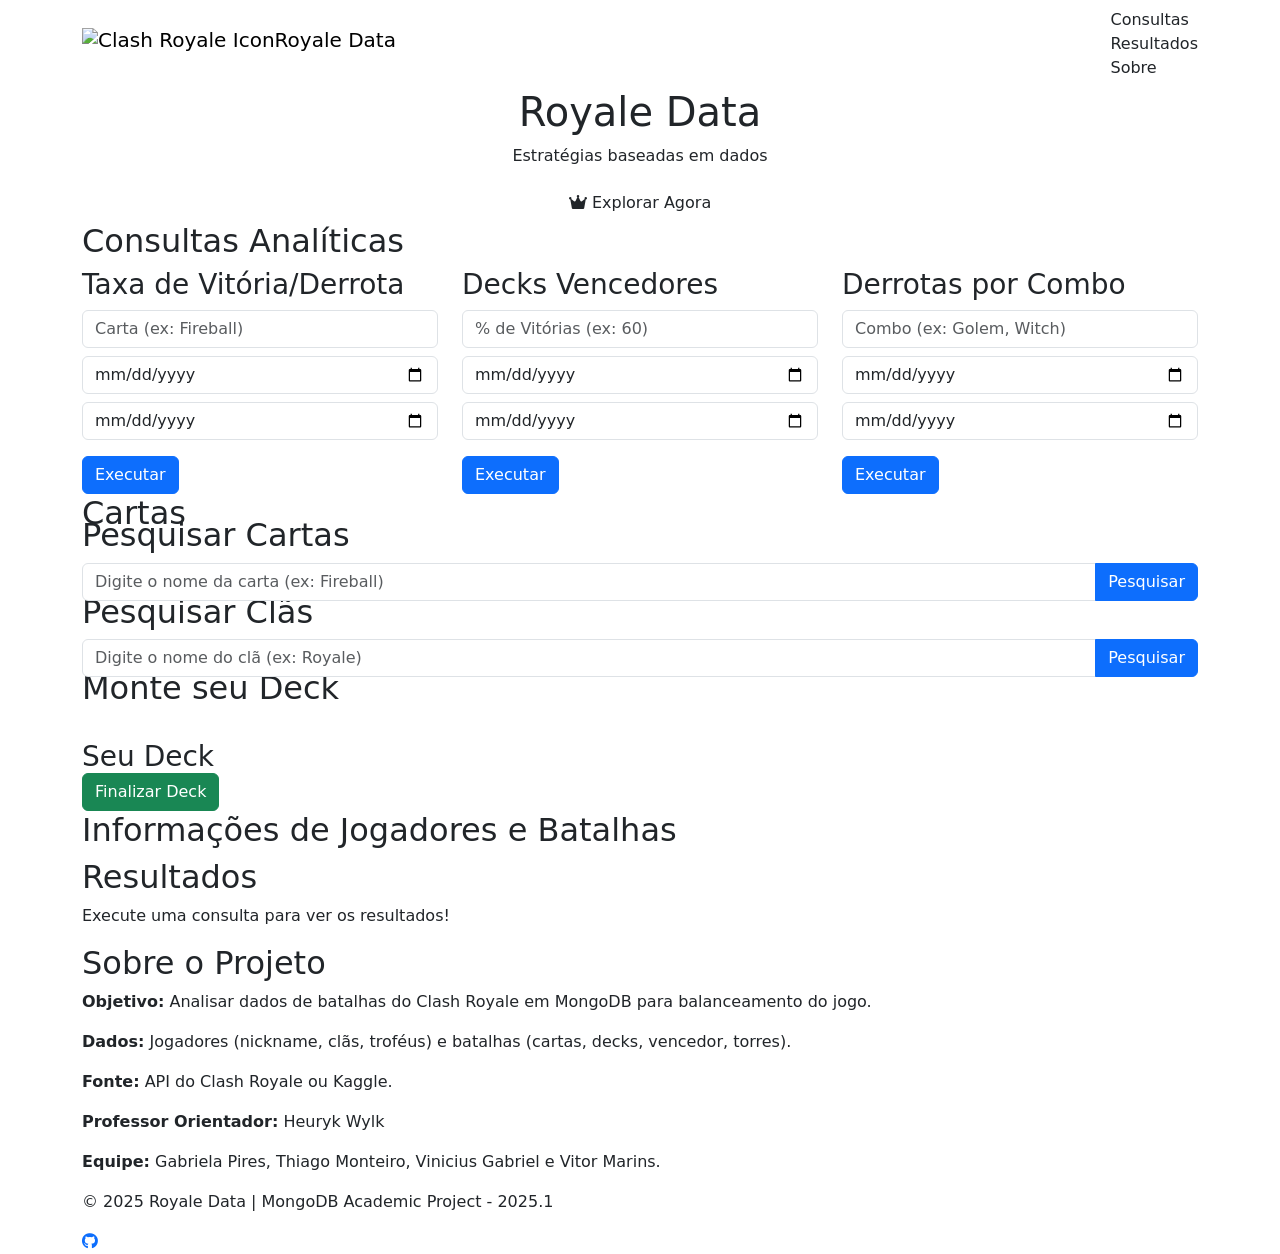
==== index.html @ f103f14d "Rename clan-dashboard.html to index.html" ====
<!DOCTYPE html>
<html lang="pt-br">
<head>
    <meta charset="UTF-8">
    <meta name="viewport" content="width=device-width, initial-scale=1.0">
    <title>Royale Data</title>
    <link href="https://cdn.jsdelivr.net/npm/bootstrap@5.3.0/dist/css/bootstrap.min.css" rel="stylesheet">
    <link href="https://fonts.googleapis.com/css2?family=Supercell-Magic:wght@400;700&display=swap" rel="stylesheet">
    <link href="https://cdnjs.cloudflare.com/ajax/libs/font-awesome/6.0.0/css/all.min.css" rel="stylesheet">
    <link rel="stylesheet" href="assets/css/clan-interface.css">
    <link rel="icon" href="assets/images/icon-aba.png" type="image/png">
</head>
<body>
    <!-- Navbar -->
    <nav class="navbar">
        <div class="container d-flex align-items-center">
            <h1 class="navbar-brand d-flex align-items-center">
                <img src="assets/images/icon-clash-royale.png" alt="Clash Royale Icon" class="header-icon">
                <span>Royale Data</span>
            </h1>
            <div class="nav-links">
                <a href="#query-section" class="nav-link">Consultas</a>
                <a href="#results" class="nav-link">Resultados</a>
                <a href="#about" class="nav-link">Sobre</a>
            </div>
        </div>
    </nav>

    <!-- Hero Section -->
    <section class="hero">
        <div class="container text-center">
            <h1 class="hero-title animate__animated animate__zoomIn">Royale Data</h1>
            <p class="hero-subtitle animate__animated animate__fadeInUp">Estratégias baseadas em dados</p>
            <button class="btn btn-hero animate__animated animate__pulse" onclick="scrollToSection('query-section')">
                <i class="fas fa-crown"></i> Explorar Agora
            </button>
        </div>
    </section>

    <!-- Query Section -->
    <section id="query-section" class="query-section">
        <div class="container">
            <h2 class="section-title">Consultas Analíticas</h2>
            <div class="row g-4">
                <!-- Consulta 1 -->
                <div class="col-lg-4 col-md-6">
                    <div class="query-card">
                        <h3>Taxa de Vitória/Derrota</h3>
                        <input type="text" id="cardX" class="form-control" placeholder="Carta (ex: Fireball)">
                        <input type="date" id="startDate1" class="form-control mt-2">
                        <input type="date" id="endDate1" class="form-control mt-2">
                        <button class="btn btn-primary mt-3" onclick="calculateWinLossPercentage(
                            document.getElementById('cardX').value,
                            document.getElementById('startDate1').value,
                            document.getElementById('endDate1').value
                        )">Executar</button>
                    </div>
                </div>

                <!-- Consulta 2 -->
                <div class="col-lg-4 col-md-6">
                    <div class="query-card">
                        <h3>Decks Vencedores</h3>
                        <input type="number" id="winPercentage" class="form-control" placeholder="% de Vitórias (ex: 60)">
                        <input type="date" id="startDate2" class="form-control mt-2">
                        <input type="date" id="endDate2" class="form-control mt-2">
                        <button class="btn btn-primary mt-3" onclick="listWinningDecks(
                            document.getElementById('winPercentage').value,
                            document.getElementById('startDate2').value,
                            document.getElementById('endDate2').value
                        )">Executar</button>
                    </div>
                </div>

                <!-- Consulta 3 -->
                <div class="col-lg-4 col-md-6">
                    <div class="query-card">
                        <h3>Derrotas por Combo</h3>
                        <input type="text" id="comboCards" class="form-control" placeholder="Combo (ex: Golem, Witch)">
                        <input type="date" id="startDate3" class="form-control mt-2">
                        <input type="date" id="endDate3" class="form-control mt-2">
                        <button class="btn btn-primary mt-3" onclick="calculateComboLosses(
                            document.getElementById('comboCards').value.split(','),
                            document.getElementById('startDate3').value,
                            document.getElementById('endDate3').value
                        )">Executar</button>
                    </div>
                </div>
            </div>
        </div>
    </section>

    <!-- Cards Section -->
    <section id="cards" class="cards-section">
        <div class="container">
            <h2 class="section-title">Cartas</h2>
            <div id="cards-container" class="row g-4">
                <!-- As cartas serão carregadas aqui dinamicamente -->
            </div>
        </div>
    </section>

    <!-- Pesquisa de Cartas -->
    <section id="search-cards" class="cards-section">
        <div class="container">
            <h2 class="section-title">Pesquisar Cartas</h2>
            <div class="input-group mb-3">
                <input type="text" id="searchCardInput" class="form-control" placeholder="Digite o nome da carta (ex: Fireball)">
                <button class="btn btn-primary" onclick="searchCard()">Pesquisar</button>
            </div>
            <div id="search-results" class="row g-4">
                <!-- Resultados da pesquisa serão exibidos aqui -->
            </div>
        </div>
    </section>

    <!-- Pesquisa de Clãs -->
    <section id="search-clans" class="cards-section">
        <div class="container">
            <h2 class="section-title">Pesquisar Clãs</h2>
            <div class="input-group mb-3">
                <input type="text" id="clanNameInput" class="form-control" placeholder="Digite o nome do clã (ex: Royale)">
                <button class="btn btn-primary" onclick="searchClan()">Pesquisar</button>
            </div>
            <div id="clan-results" class="row g-4">
                <!-- Resultados da pesquisa de clãs serão exibidos aqui -->
            </div>
        </div>
    </section>

    <!-- Montagem de Deck -->
    <section id="deck-builder" class="cards-section">
        <div class="container">
            <h2 class="section-title">Monte seu Deck</h2>
            <div id="available-cards" class="row g-4">
                <!-- Cartas disponíveis para seleção serão carregadas aqui -->
            </div>
            <h3 class="mt-5">Seu Deck</h3>
            <div id="deck-container" class="row g-4">
                <!-- Cartas selecionadas para o deck serão exibidas aqui -->
            </div>
            <button class="btn btn-success mt-3" onclick="finalizeDeck()">Finalizar Deck</button>
    </section>

    <!-- Informações de Jogadores e Batalhas -->
    <section id="player-battle-info" class="cards-section">
        <div class="container">
            <h2 class="section-title">Informações de Jogadores e Batalhas</h2>
            <div id="battle-info-container">
                <!-- Informações detalhadas de jogadores e batalhas serão exibidas aqui -->
            </div>
        </div>
    </section>

    <!-- Results Section -->
    <section id="results" class="results-section">
        <div class="container">
            <h2 class="section-title">Resultados</h2>
            <div id="results-container" class="results-container">
                <p class="no-results">Execute uma consulta para ver os resultados!</p>
            </div>
        </div>
    </section>

    <!-- About Section -->
    <section id="about" class="about-section">
        <div class="container">
            <h2 class="section-title">Sobre o Projeto</h2>
            <div class="about-content">
                <p><strong>Objetivo:</strong> Analisar dados de batalhas do Clash Royale em MongoDB para balanceamento do jogo.</p>
                <p><strong>Dados:</strong> Jogadores (nickname, clãs, troféus) e batalhas (cartas, decks, vencedor, torres).</p>
                <p><strong>Fonte:</strong> API do Clash Royale ou Kaggle.</p>
                <p><strong>Professor Orientador:</strong> Heuryk Wylk</p>
                <p><strong>Equipe:</strong> Gabriela Pires, Thiago Monteiro, Vinicius Gabriel e Vitor Marins.</p>
            </div>
        </div>
    </section>
    <!-- Footer -->
    <footer class="footer">
        <div class="container">
            <p>© 2025 Royale Data | MongoDB Academic Project - 2025.1</p>
            <div class="footer-links">                
                <a href="https://github.com/viniciusgss/Banco-clash-royale" class="footer-link"><i class="fab fa-github"></i></a>
            </div>
        </div>
    </footer>

    <script src="https://cdn.jsdelivr.net/npm/bootstrap@5.3.0/dist/js/bootstrap.bundle.min.js"></script>
    <script src="https://cdnjs.cloudflare.com/ajax/libs/animejs/3.2.1/anime.min.js"></script>
    <script src="assets/js/script.js"></script>
</body>
</html>
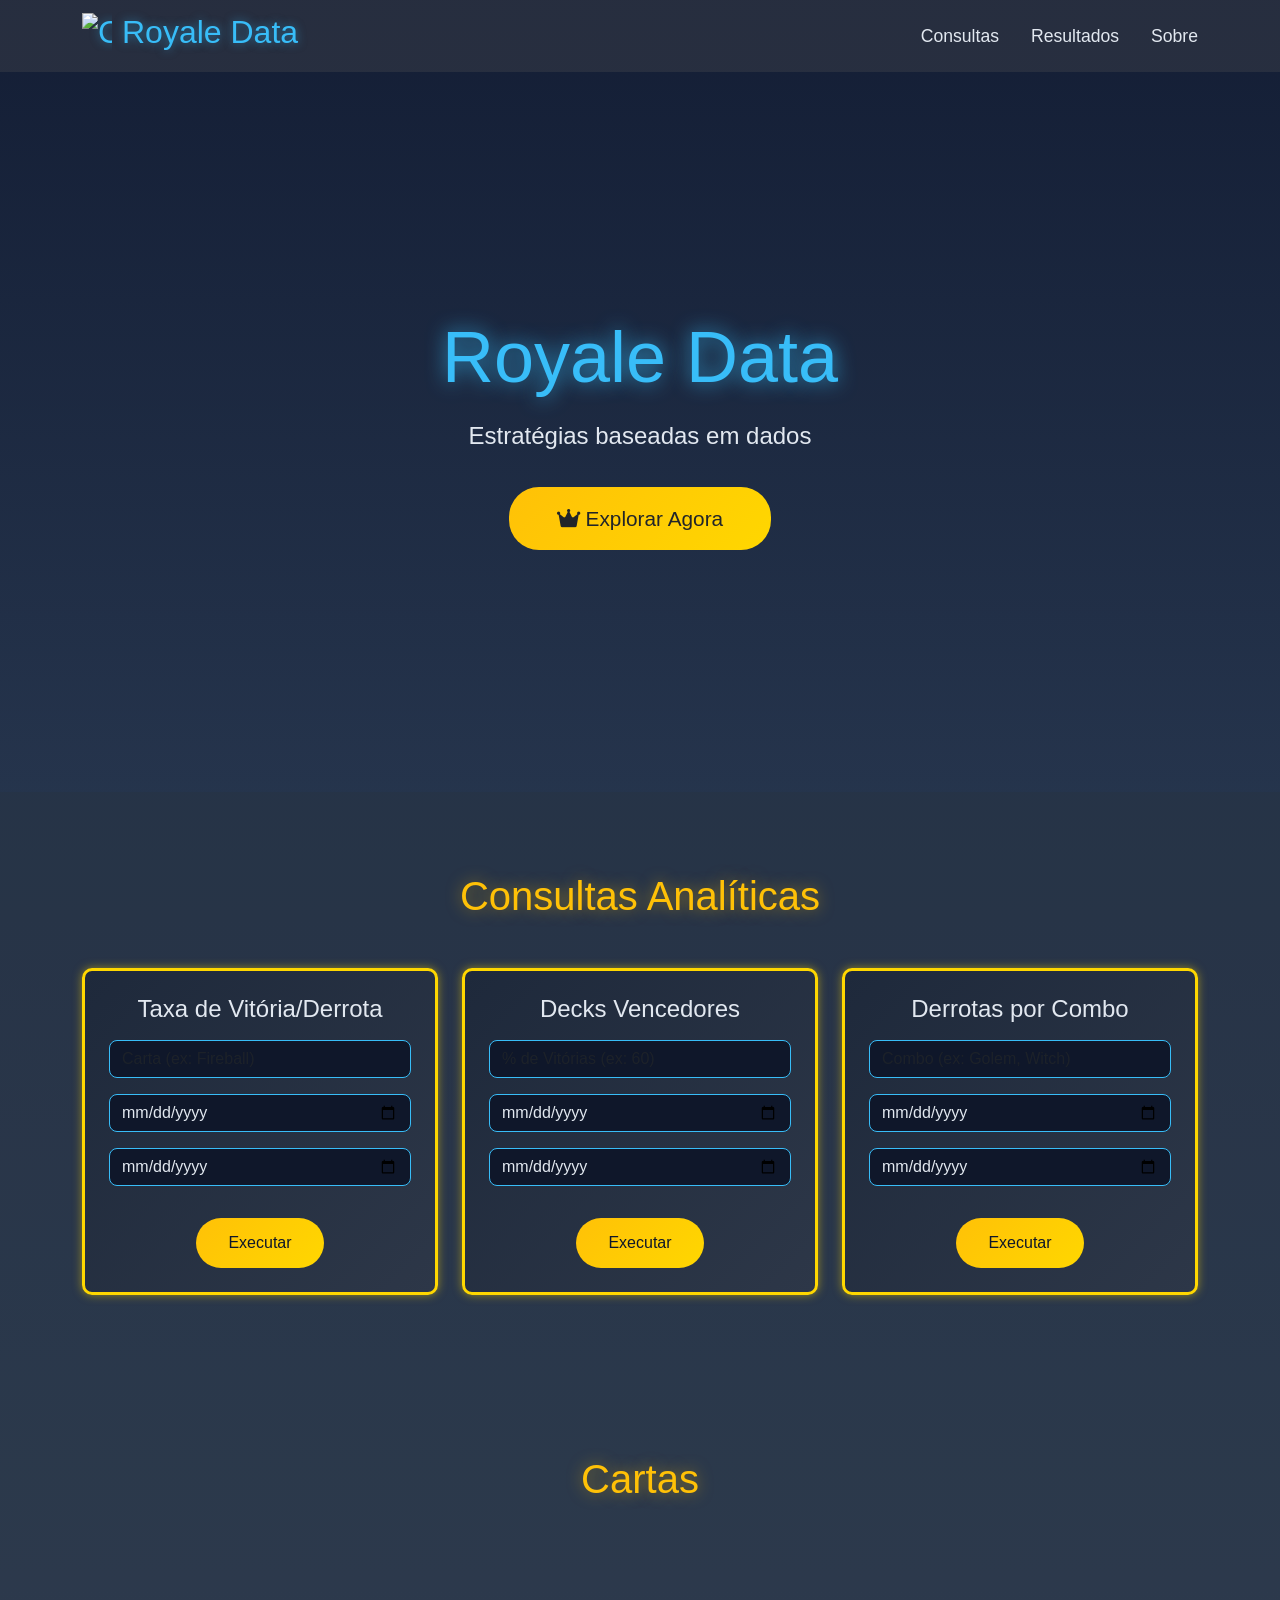
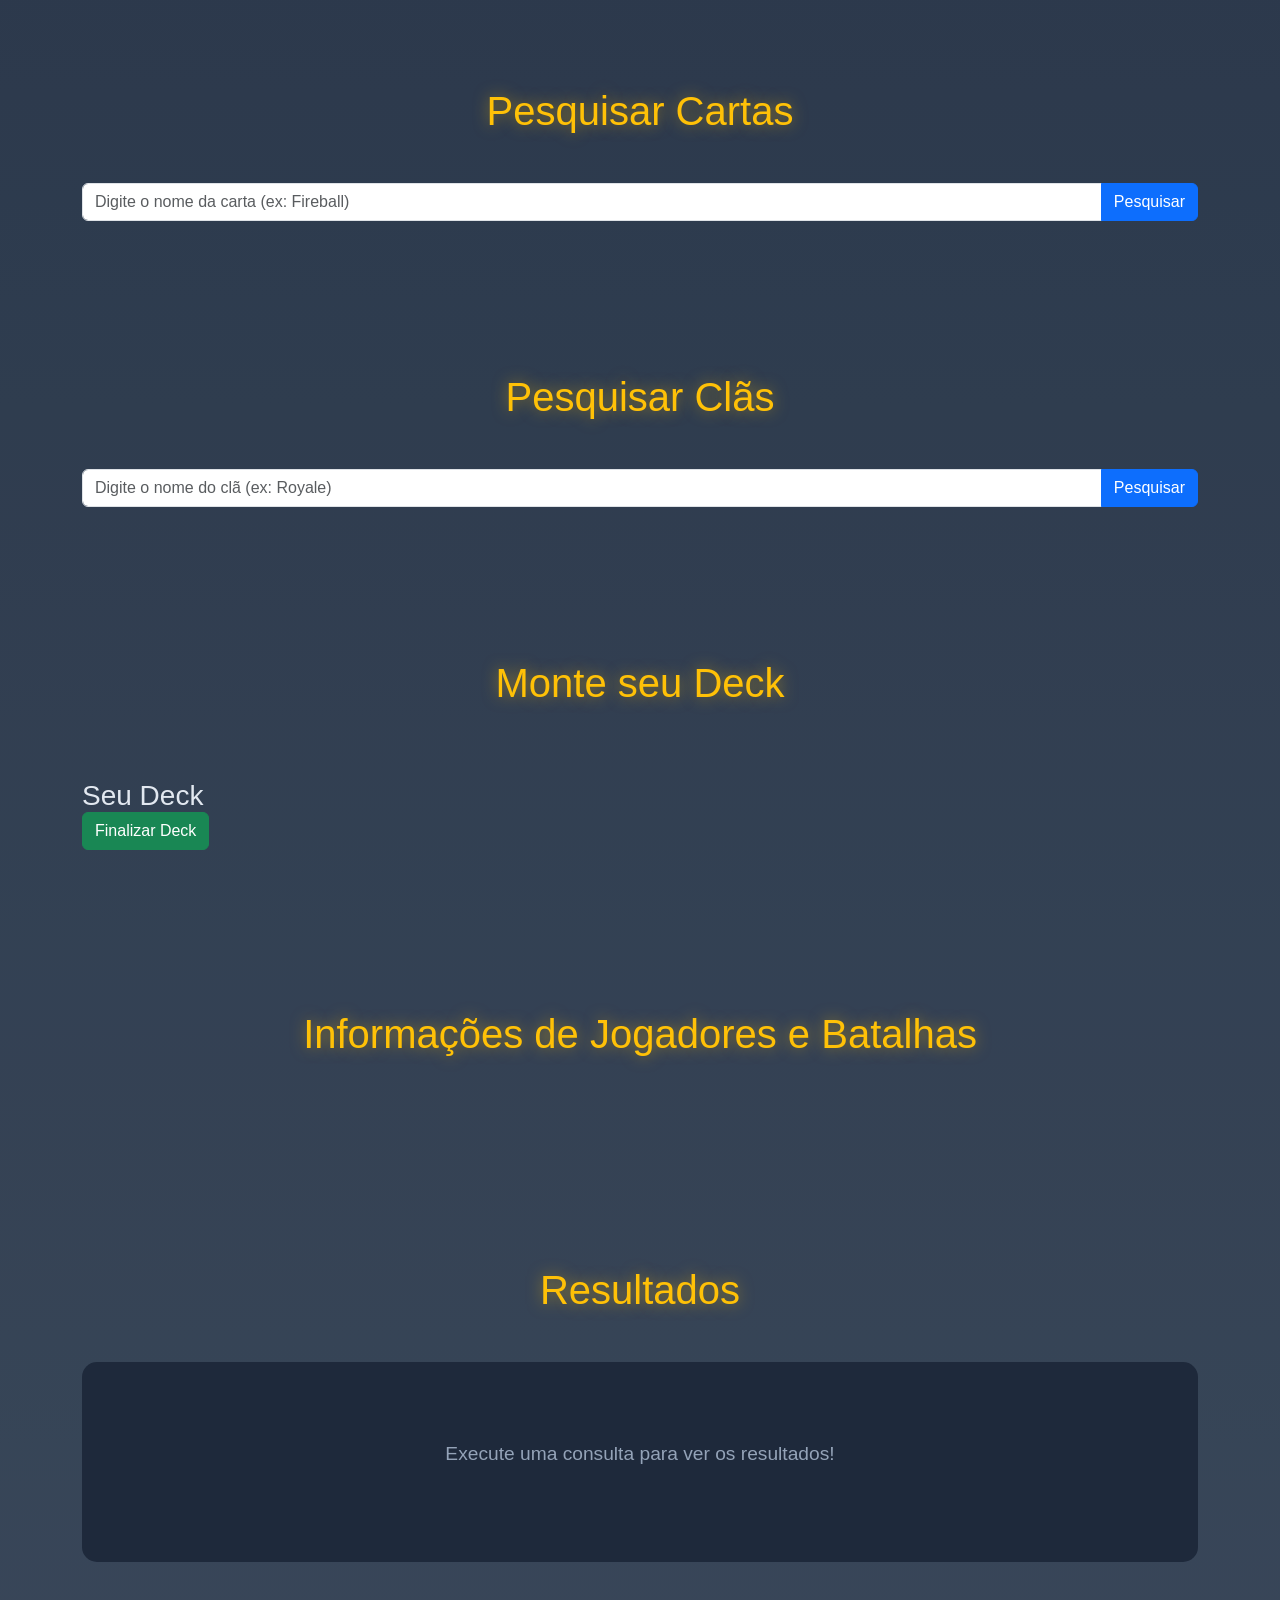
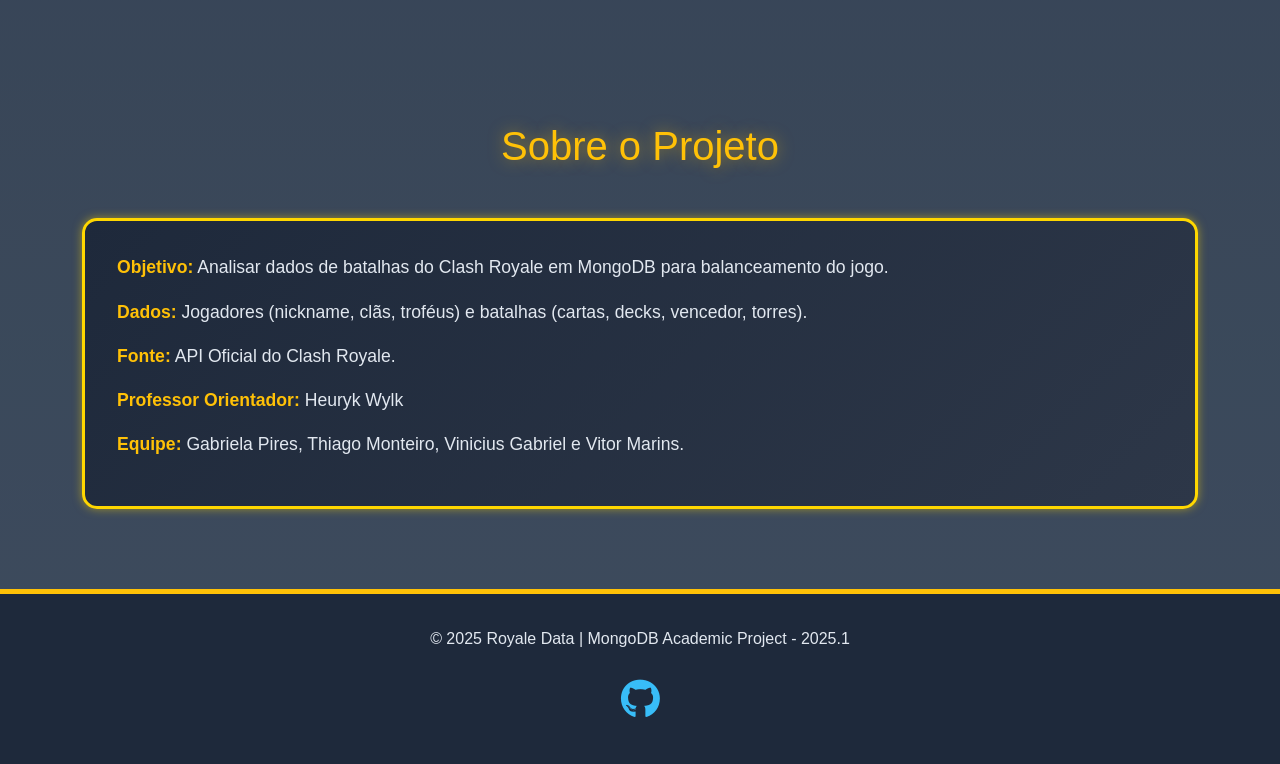
==== commit 4c7e5874: "Merge branch 'API_FRONTEND' of https://github.com/viniciusgss/Banco-clash-royale into API_FRONTEND e" ====
--- a/index.html
+++ b/index.html
@@ -169,7 +169,7 @@
             <div class="about-content">
                 <p><strong>Objetivo:</strong> Analisar dados de batalhas do Clash Royale em MongoDB para balanceamento do jogo.</p>
                 <p><strong>Dados:</strong> Jogadores (nickname, clãs, troféus) e batalhas (cartas, decks, vencedor, torres).</p>
-                <p><strong>Fonte:</strong> API do Clash Royale ou Kaggle.</p>
+                <p><strong>Fonte:</strong> API Oficial do Clash Royale.</p>
                 <p><strong>Professor Orientador:</strong> Heuryk Wylk</p>
                 <p><strong>Equipe:</strong> Gabriela Pires, Thiago Monteiro, Vinicius Gabriel e Vitor Marins.</p>
             </div>
@@ -180,7 +180,7 @@
         <div class="container">
             <p>© 2025 Royale Data | MongoDB Academic Project - 2025.1</p>
             <div class="footer-links">                
-                <a href="https://github.com/viniciusgss/Banco-clash-royale" class="footer-link"><i class="fab fa-github"></i></a>
+                <a href="https://github.com/viniciusgss/Banco-clash-royale" class="footer-link" target="_blank" rel="noopener noreferrer"><i class="fab fa-github"></i></a>
             </div>
         </div>
     </footer>
--- a/assets/css/clan-interface.css
+++ b/assets/css/clan-interface.css
@@ -0,0 +1,407 @@
+/* Reset e Configurações Gerais */
+* {
+    margin: 0;
+    padding: 0;
+    box-sizing: border-box;
+}
+
+/* Background para o site inteiro */
+body {
+    background: linear-gradient(to bottom, rgba(15, 23, 42, 0.9), rgba(30, 41, 59, 0.8)), 
+                url('../images/image.webp') no-repeat center center fixed;
+    background-size: cover;
+    color: #e2e8f0; /* Garante contraste do texto com o fundo */
+    font-family: 'Roboto', sans-serif;
+    line-height: 1.6;
+    overflow-x: hidden;
+}
+
+/* Navbar */
+
+.navbar-brand {
+    font-family: 'Supercell-Magic', sans-serif;
+    font-size: 2rem;
+    color: #38bdf8; /* Cor fixa para o texto */
+    text-shadow: 0 0 10px rgba(56, 189, 248, 0.5);
+    transition: none; /* Remove qualquer transição de cor */
+}
+.navbar-brand:hover {
+    color: #38bdf8; /* Mantém a mesma cor ao passar o mouse */
+    text-shadow: 0 0 10px rgba(56, 189, 248, 0.5); /* Mantém o mesmo efeito */
+}
+.nav-links {
+    display: flex;
+    gap: 2rem;
+}
+.nav-link {
+    color: #e2e8f0;
+    font-size: 1.1rem;
+    text-decoration: none;
+    position: relative; /* Necessário para o pseudoelemento */
+    transition: all 0.3s ease;
+}
+.nav-link::after {
+    content: '';
+    position: absolute;
+    left: 0;
+    bottom: -5px; /* Ajuste a posição da linha */
+    width: 0;
+    height: 2px; /* Espessura da linha */
+    background: #ffc107; /* Cor da linha */
+    transition: width 0.3s ease;
+}
+.nav-link:hover::after {
+    width: 100%; /* A linha se expande ao passar o mouse */
+}
+.nav-link.active {
+    color: #ffc107;
+    font-weight: bold;
+}
+
+/* Estilo para o ícone no header */
+.header-icon {
+    width: 30px; /* Define a largura da imagem */
+    height: auto; /* Mantém a proporção da imagem */
+    margin-right: 10px; /* Espaço entre a imagem e o texto */
+    vertical-align: middle; /* Alinha a imagem ao texto */
+}
+
+/* Hero Section */
+.hero {
+    height: 80vh;
+    background: linear-gradient(to bottom, rgba(19, 30, 54, 0.9), rgba(35, 52, 78, 0.8)),
+                url('../images/image.webp') no-repeat center center fixed;
+    background-size: cover;
+    display: flex;
+    align-items: center;
+    justify-content: center;
+    text-align: center;
+}
+.hero-title {
+    font-family: 'Supercell-Magic', sans-serif;
+    font-size: 4.5rem;
+    color: #38bdf8;
+    text-shadow: 0 0 20px rgba(56, 189, 248, 0.8);
+    margin-bottom: 1rem;
+    animation: explode 1s ease-in-out;
+}
+.hero-subtitle {
+    font-size: 1.5rem;
+    color: #e2e8f0;
+    margin-bottom: 2rem;
+}
+.btn-hero {
+    background: linear-gradient(135deg, #ffc107, #ffd700);
+    position: relative;
+    overflow: hidden;
+    border: none;
+    padding: 1rem 3rem;
+    border-radius: 30px;
+    font-size: 1.3rem;
+    font-weight: 500;
+    transition: all 0.3s ease;
+}
+.btn-hero:hover {
+    background: linear-gradient(135deg, #c827dd, #960b8a);
+    color: #0f172a;
+    transform: scale(1.05);
+    box-shadow: 0 0 20px rgba(255, 193, 7, 0.8);
+}
+.btn-hero::after {
+    content: '';
+    position: absolute;
+    top: 50%;
+    left: 50%;
+    width: 0;
+    height: 0;
+    background: rgba(255, 255, 255, 0.5);
+    border-radius: 50%;
+    transform: translate(-50%, -50%);
+    transition: width 0.5s ease, height 0.5s ease;
+}
+.btn-hero:hover::after {
+    width: 300px;
+    height: 300px;
+}
+
+/* Background compartilhado para várias seções */
+.shared-background {
+    background: linear-gradient(to bottom, rgba(15, 23, 42, 0.9), rgba(30, 41, 59, 0.8)), 
+                url('../images/image.webp') no-repeat center center;
+    background-size: cover;
+    padding: 5rem 0;
+    color: #e2e8f0;
+}
+
+/* Query Section */
+.query-section {
+    padding: 5rem 0;
+    background: #072c4931; /* Cor de fundo */
+    color: #e2e8f0;
+}
+.section-title {
+    font-family: 'Supercell-Magic', sans-serif;
+    font-size: 2.5rem;
+    color: #ffc107;
+    text-shadow: 0 0 15px rgba(255, 193, 7, 0.5);
+    text-align: center;
+    margin-bottom: 3rem;
+}
+.query-card {
+    background: linear-gradient(135deg, #1e293b, #2d3748),
+                url('../images/card-texture.png') center center;
+    border: 3px solid #ffd700;
+    border-radius: 10px;
+    box-shadow: 0 0 10px rgba(255, 215, 0, 0.5);
+    animation: float 3s infinite ease-in-out;
+    padding: 1.5rem;
+    text-align: center;
+    transition: all 0.3s ease;
+}
+.query-card:hover {
+    border-color: #f01cde;
+    box-shadow: 0 0 15px rgba(235, 53, 195, 0.5);
+}
+.query-card h3 {
+    font-size: 1.5rem;
+    color: #e2e8f0;
+    margin-bottom: 1rem;
+}
+.query-card .form-control {
+    background: #0f172a;
+    border: 1px solid #38bdf8;
+    color: #e2e8f0;
+    border-radius: 8px;
+    margin-bottom: 1rem;
+}
+.query-card .btn {
+    background: linear-gradient(135deg, #ffc107, #ffd700);
+    position: relative;
+    overflow: hidden;
+    color: #0f172a;
+    border: none;
+    padding: 0.8rem 2rem;
+    border-radius: 25px;
+    font-size: 1rem;
+    transition: all 0.3s ease;
+}
+.query-card .btn:hover {
+    background: linear-gradient(135deg, #a01777, #7328ff);
+    box-shadow: 0 0 10px rgba(255, 193, 7, 0.7);
+}
+.query-card .btn::after {
+    content: '';
+    position: absolute;
+    top: 50%;
+    left: 50%;
+    width: 0;
+    height: 0;
+    background: rgba(255, 255, 255, 0.5);
+    border-radius: 50%;
+    transform: translate(-50%, -50%);
+    transition: width 0.5s ease, height 0.5s ease;
+}
+.query-card .btn:hover::after {
+    width: 300px;
+    height: 300px;
+}
+
+/* Results Section */
+.results-section {
+    padding: 5rem 0;
+    background: #072c4931; /* Cor de fundo */
+    color: #e2e8f0;
+}
+.results-container {
+    background: #1e293b;
+    border-radius: 15px;
+    padding: 2rem;
+    min-height: 200px;
+    display: flex;
+    align-items: center;
+    justify-content: center;
+    text-align: center;
+}
+.no-results {
+    color: #94a3b8;
+    font-size: 1.2rem;
+}
+
+/* About Section */
+.about-section {
+    padding: 5rem 0;
+    background: #072c4931; /* Cor de fundo */
+    color: #e2e8f0;
+}
+.about-content {
+    background: linear-gradient(135deg, #1e293b, #2d3748),
+                url('../images/card-texture.png') center center;
+    border: 3px solid #ffd700; /* Borda dourada igual à query-card */
+    border-radius: 15px; /* Aumentar o border-radius para consistência */
+    padding: 2rem;
+    color: #e2e8f0;
+    font-size: 1.1rem;
+    box-shadow: 0 0 10px rgba(255, 215, 0, 0.5); /* Sombra dourada */
+    animation: float 3s infinite ease-in-out; /* Animação flutuante */
+    transition: all 0.3s ease; /* Transição suave para hover */
+}
+
+.about-content p {
+    margin-bottom: 1rem;
+}
+.about-content strong {
+    color: #ffc107;
+}
+
+/* Cards Section */
+.cards-section {
+    padding: 5rem 0;
+    background: #072c4931; /* Cor de fundo */
+    color: #e2e8f0;
+}
+.cards-section .section-title {
+    font-family: 'Supercell-Magic', sans-serif;
+    font-size: 2.5rem;
+    color: #ffc107;
+    text-shadow: 0 0 15px rgba(255, 193, 7, 0.5);
+    text-align: center;
+    margin-bottom: 3rem;
+}
+.card-item {
+    background: linear-gradient(135deg, #1e293b, #2d3748),
+                url('../images/card-texture.png') center center;
+    border: 3px solid #ffd700;
+    border-radius: 10px;
+    box-shadow: 0 0 10px rgba(255, 215, 0, 0.5);
+    animation: float 3s infinite ease-in-out;
+    padding: 1rem;
+    text-align: center;
+    transition: all 0.3s ease;
+}
+.card-item:hover {
+    border-color: #ffc107;
+    box-shadow: 0 0 15px rgba(255, 193, 7, 0.5);
+}
+.card-item img {
+    width: 100px;
+    height: auto;
+    margin-bottom: 1rem;
+}
+.card-item h5 {
+    font-size: 1.2rem;
+    color: #e2e8f0;
+    margin-bottom: 0.5rem;
+}
+.card-item p {
+    font-size: 0.9rem;
+    color: #94a3b8;
+}
+.card-item .btn {
+    background: #ffc107;
+    color: #0f172a;
+    border: none;
+    padding: 0.5rem 1rem;
+    border-radius: 5px;
+    transition: all 0.3s ease;
+}
+.card-item .btn:hover {
+    background: #e0a800;
+    color: #0f172a;
+}
+
+/* Pesquisa de Cartas */
+#search-results .card-item {
+    background: #0f172a;
+    border: 2px solid #38bdf8;
+    border-radius: 15px;
+    padding: 1rem;
+    text-align: center;
+    transition: all 0.3s ease;
+}
+#search-results .card-item:hover {
+    border-color: #ffc107;
+    box-shadow: 0 0 15px rgba(255, 193, 7, 0.5);
+}
+
+/* Montagem de Deck */
+#deck-container .card-item {
+    background: #0f172a;
+    border: 2px solid #38bdf8;
+    border-radius: 15px;
+    padding: 1rem;
+    text-align: center;
+    transition: all 0.3s ease;
+}
+#deck-container .card-item:hover {
+    border-color: #ffc107;
+    box-shadow: 0 0 15px rgba(255, 193, 7, 0.5);
+}
+
+/* Footer */
+.footer {
+    background: #1e293b;
+    padding: 2rem 0;
+    text-align: center;
+    border-top: 5px solid #ffc107;
+}
+
+.footer-links {
+    margin-top: 1rem;
+    display: flex;
+    justify-content: center;
+    gap: 1.5rem;
+}
+
+.footer-link {
+    color: #38bdf8;
+    font-size: 2.5rem;
+    transition: color 0.3s ease;
+}
+
+.footer-link:hover {
+    color: #ffc107;
+    transform: scale(1.1);
+}
+
+.footer p {
+    color: #e2e8f0;
+    font-size: 1rem;
+}
+
+/* Animações */
+.animate__pulse {
+    animation: pulse 2s infinite ease-in-out;
+}
+@keyframes pulse {
+    0% { transform: scale(1); }
+    50% { transform: scale(1.03); }
+    100% { transform: scale(1); }
+}
+
+@keyframes float {
+    0% { transform: translateY(0); }
+    50% { transform: translateY(-10px); }
+    100% { transform: translateY(0); }
+}
+
+@keyframes explode {
+    0% { transform: scale(0); opacity: 0; }
+    50% { transform: scale(1.2); opacity: 1; }
+    100% { transform: scale(1); opacity: 1; }
+}
+
+/* Responsividade */
+@media (max-width: 768px) {
+    .navbar-brand { font-size: 1.5rem; }
+    .nav-links { gap: 1rem; font-size: 0.9rem; }
+    .hero-title { font-size: 3rem; }
+    .hero-subtitle { font-size: 1.2rem; }
+    .btn-hero { padding: 0.8rem 2rem; font-size: 1.1rem; }
+    .section-title { font-size: 2rem; }
+    .query-card { margin-bottom: 1.5rem; }
+}
+
+/* Font Family Update */
+.section-title, .hero-title, .navbar-brand {
+    font-family: 'Supercell-Magic', sans-serif;
+}
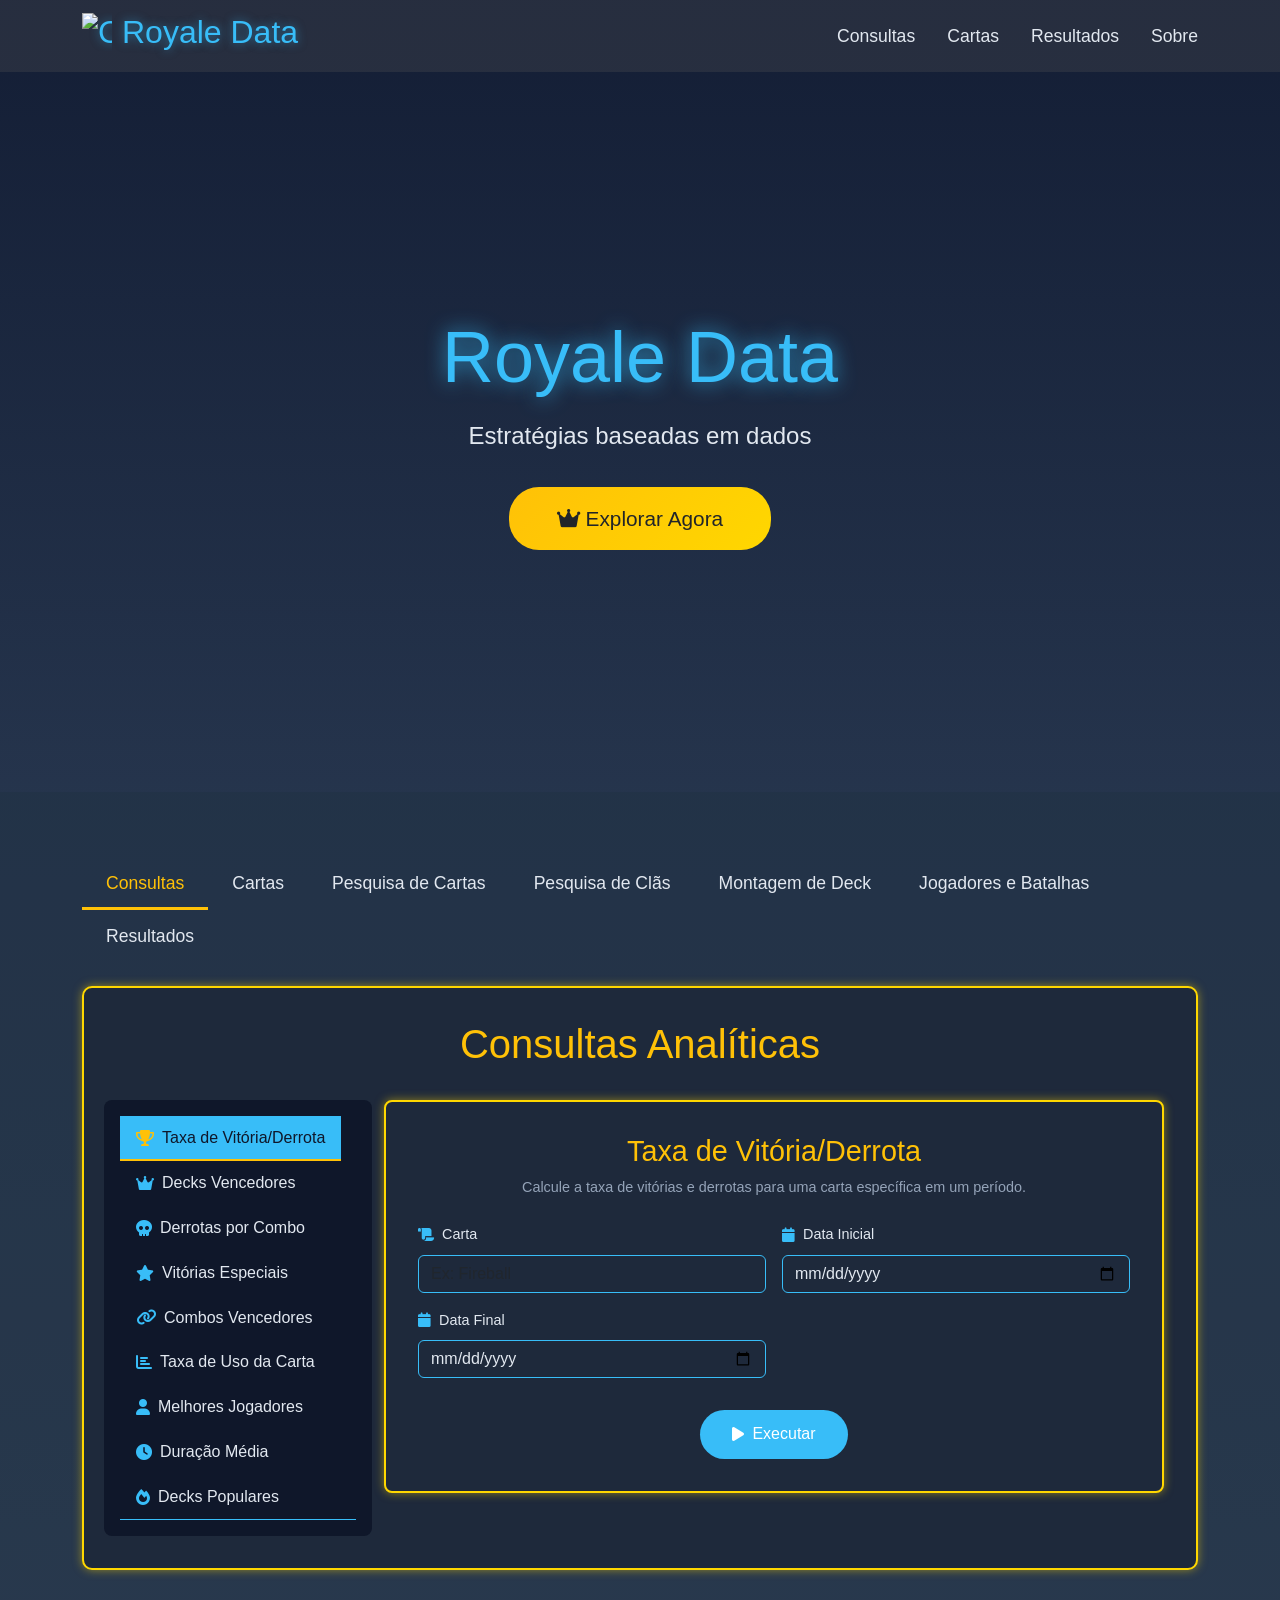
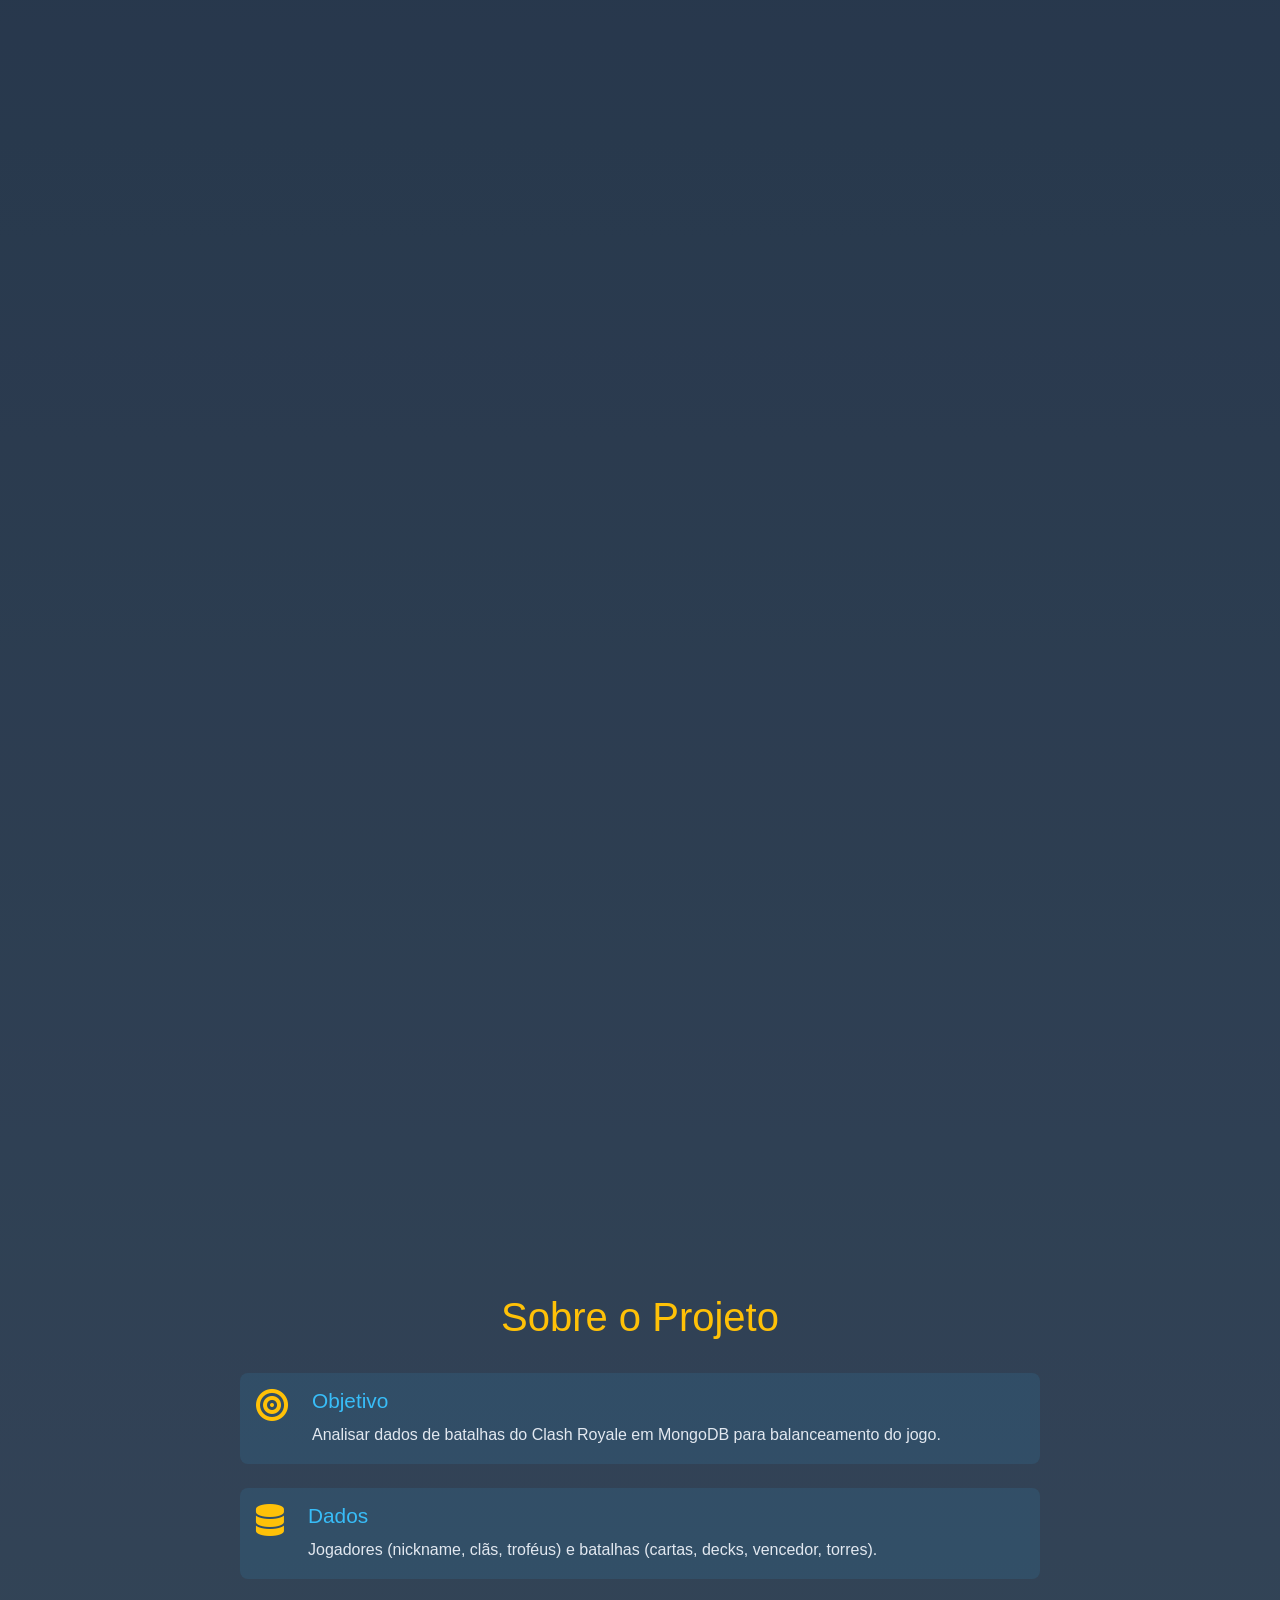
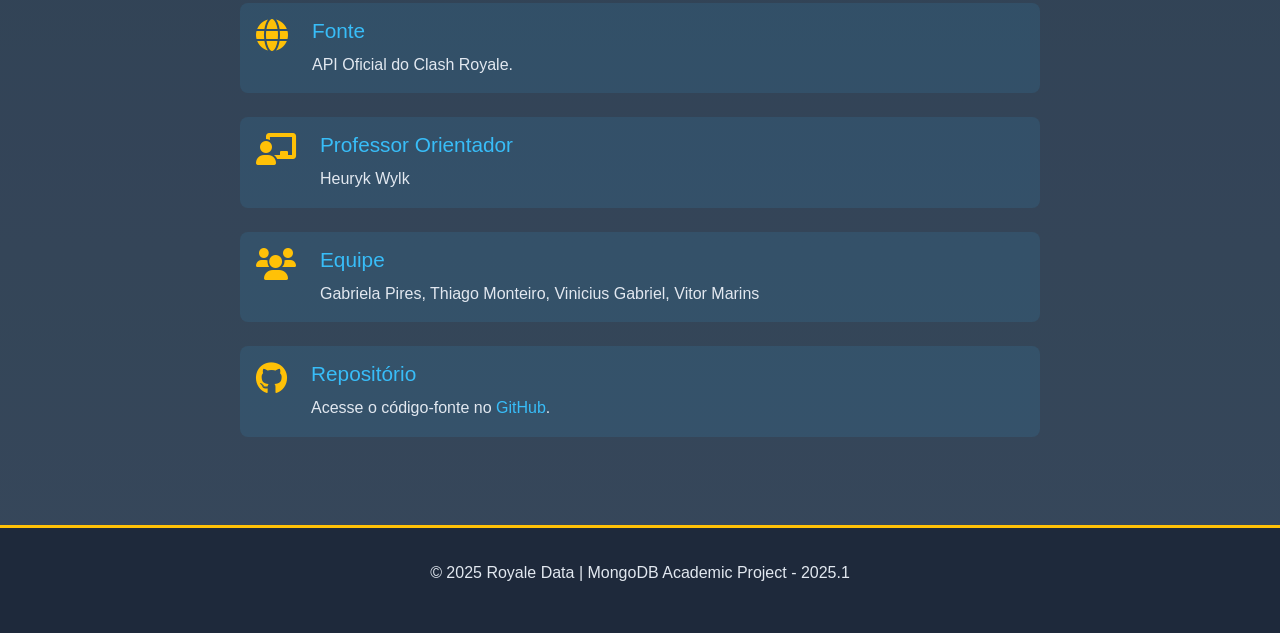
==== commit 5b5014ad: "Mudança na interface do Frontend" ====
--- a/index.html
+++ b/index.html
@@ -19,8 +19,9 @@
                 <span>Royale Data</span>
             </h1>
             <div class="nav-links">
-                <a href="#query-section" class="nav-link">Consultas</a>
-                <a href="#results" class="nav-link">Resultados</a>
+                <a href="#main-tabs" class="nav-link" onclick="activateTab('queries-tab')">Consultas</a>
+                <a href="#main-tabs" class="nav-link" onclick="activateTab('cards-tab')">Cartas</a>
+                <a href="#main-tabs" class="nav-link" onclick="activateTab('results-tab')">Resultados</a>
                 <a href="#about" class="nav-link">Sobre</a>
             </div>
         </div>
@@ -31,162 +32,433 @@
         <div class="container text-center">
             <h1 class="hero-title animate__animated animate__zoomIn">Royale Data</h1>
             <p class="hero-subtitle animate__animated animate__fadeInUp">Estratégias baseadas em dados</p>
-            <button class="btn btn-hero animate__animated animate__pulse" onclick="scrollToSection('query-section')">
+            <button class="btn btn-hero animate__animated animate__pulse" onclick="scrollToSection('main-tabs')">
                 <i class="fas fa-crown"></i> Explorar Agora
             </button>
         </div>
     </section>
 
-    <!-- Query Section -->
-    <section id="query-section" class="query-section">
-        <div class="container">
-            <h2 class="section-title">Consultas Analíticas</h2>
-            <div class="row g-4">
-                <!-- Consulta 1 -->
-                <div class="col-lg-4 col-md-6">
-                    <div class="query-card">
-                        <h3>Taxa de Vitória/Derrota</h3>
-                        <input type="text" id="cardX" class="form-control" placeholder="Carta (ex: Fireball)">
-                        <input type="date" id="startDate1" class="form-control mt-2">
-                        <input type="date" id="endDate1" class="form-control mt-2">
-                        <button class="btn btn-primary mt-3" onclick="calculateWinLossPercentage(
-                            document.getElementById('cardX').value,
-                            document.getElementById('startDate1').value,
-                            document.getElementById('endDate1').value
-                        )">Executar</button>
-                    </div>
-                </div>
-
-                <!-- Consulta 2 -->
-                <div class="col-lg-4 col-md-6">
-                    <div class="query-card">
-                        <h3>Decks Vencedores</h3>
-                        <input type="number" id="winPercentage" class="form-control" placeholder="% de Vitórias (ex: 60)">
-                        <input type="date" id="startDate2" class="form-control mt-2">
-                        <input type="date" id="endDate2" class="form-control mt-2">
-                        <button class="btn btn-primary mt-3" onclick="listWinningDecks(
-                            document.getElementById('winPercentage').value,
-                            document.getElementById('startDate2').value,
-                            document.getElementById('endDate2').value
-                        )">Executar</button>
-                    </div>
-                </div>
-
-                <!-- Consulta 3 -->
-                <div class="col-lg-4 col-md-6">
-                    <div class="query-card">
-                        <h3>Derrotas por Combo</h3>
-                        <input type="text" id="comboCards" class="form-control" placeholder="Combo (ex: Golem, Witch)">
-                        <input type="date" id="startDate3" class="form-control mt-2">
-                        <input type="date" id="endDate3" class="form-control mt-2">
-                        <button class="btn btn-primary mt-3" onclick="calculateComboLosses(
-                            document.getElementById('comboCards').value.split(','),
-                            document.getElementById('startDate3').value,
-                            document.getElementById('endDate3').value
-                        )">Executar</button>
-                    </div>
-                </div>
-            </div>
-        </div>
-    </section>
-
-    <!-- Cards Section -->
-    <section id="cards" class="cards-section">
-        <div class="container">
-            <h2 class="section-title">Cartas</h2>
-            <div id="cards-container" class="row g-4">
-                <!-- As cartas serão carregadas aqui dinamicamente -->
-            </div>
-        </div>
-    </section>
-
-    <!-- Pesquisa de Cartas -->
-    <section id="search-cards" class="cards-section">
-        <div class="container">
-            <h2 class="section-title">Pesquisar Cartas</h2>
-            <div class="input-group mb-3">
-                <input type="text" id="searchCardInput" class="form-control" placeholder="Digite o nome da carta (ex: Fireball)">
-                <button class="btn btn-primary" onclick="searchCard()">Pesquisar</button>
-            </div>
-            <div id="search-results" class="row g-4">
-                <!-- Resultados da pesquisa serão exibidos aqui -->
-            </div>
-        </div>
-    </section>
-
-    <!-- Pesquisa de Clãs -->
-    <section id="search-clans" class="cards-section">
-        <div class="container">
-            <h2 class="section-title">Pesquisar Clãs</h2>
-            <div class="input-group mb-3">
-                <input type="text" id="clanNameInput" class="form-control" placeholder="Digite o nome do clã (ex: Royale)">
-                <button class="btn btn-primary" onclick="searchClan()">Pesquisar</button>
-            </div>
-            <div id="clan-results" class="row g-4">
-                <!-- Resultados da pesquisa de clãs serão exibidos aqui -->
-            </div>
-        </div>
-    </section>
-
-    <!-- Montagem de Deck -->
-    <section id="deck-builder" class="cards-section">
-        <div class="container">
-            <h2 class="section-title">Monte seu Deck</h2>
-            <div id="available-cards" class="row g-4">
-                <!-- Cartas disponíveis para seleção serão carregadas aqui -->
-            </div>
-            <h3 class="mt-5">Seu Deck</h3>
-            <div id="deck-container" class="row g-4">
-                <!-- Cartas selecionadas para o deck serão exibidas aqui -->
-            </div>
-            <button class="btn btn-success mt-3" onclick="finalizeDeck()">Finalizar Deck</button>
-    </section>
-
-    <!-- Informações de Jogadores e Batalhas -->
-    <section id="player-battle-info" class="cards-section">
-        <div class="container">
-            <h2 class="section-title">Informações de Jogadores e Batalhas</h2>
-            <div id="battle-info-container">
-                <!-- Informações detalhadas de jogadores e batalhas serão exibidas aqui -->
-            </div>
-        </div>
-    </section>
-
-    <!-- Results Section -->
-    <section id="results" class="results-section">
-        <div class="container">
-            <h2 class="section-title">Resultados</h2>
-            <div id="results-container" class="results-container">
-                <p class="no-results">Execute uma consulta para ver os resultados!</p>
+    <!-- Main Tabs Section -->
+<section id="main-tabs" class="main-tabs-section">
+    <div class="container">
+        <ul class="nav nav-tabs mb-4" id="mainTabs" role="tablist">
+            <li class="nav-item" role="presentation">
+                <button class="nav-link active" id="queries-tab" data-bs-toggle="tab" data-bs-target="#queries" type="button" role="tab" aria-controls="queries" aria-selected="true">Consultas</button>
+            </li>
+            <li class="nav-item" role="presentation">
+                <button class="nav-link" id="cards-tab" data-bs-toggle="tab" data-bs-target="#cards" type="button" role="tab" aria-controls="cards" aria-selected="false">Cartas</button>
+            </li>
+            <li class="nav-item" role="presentation">
+                <button class="nav-link" id="search-cards-tab" data-bs-toggle="tab" data-bs-target="#search-cards" type="button" role="tab" aria-controls="search-cards" aria-selected="false">Pesquisa de Cartas</button>
+            </li>
+            <li class="nav-item" role="presentation">
+                <button class="nav-link" id="search-clans-tab" data-bs-toggle="tab" data-bs-target="#search-clans" type="button" role="tab" aria-controls="search-clans" aria-selected="false">Pesquisa de Clãs</button>
+            </li>
+            <li class="nav-item" role="presentation">
+                <button class="nav-link" id="deck-builder-tab" data-bs-toggle="tab" data-bs-target="#deck-builder" type="button" role="tab" aria-controls="deck-builder" aria-selected="false">Montagem de Deck</button>
+            </li>
+            <li class="nav-item" role="presentation">
+                <button class="nav-link" id="battle-info-tab" data-bs-toggle="tab" data-bs-target="#battle-info" type="button" role="tab" aria-controls="battle-info" aria-selected="false">Jogadores e Batalhas</button>
+            </li>
+            <li class="nav-item" role="presentation">
+                <button class="nav-link" id="results-tab" data-bs-toggle="tab" data-bs-target="#results" type="button" role="tab" aria-controls="results" aria-selected="false">Resultados</button>
+            </li>
+        </ul>
+        <div class="tab-content" id="mainTabsContent">
+            <!-- Consultas Analíticas -->
+            <div class="tab-pane fade show active" id="queries" role="tabpanel" aria-labelledby="queries-tab">
+                <div class="tab-content-inner">
+                    <h2 class="section-title">Consultas Analíticas</h2>
+                    <div class="row">
+                        <!-- Sidebar com Sub-abas -->
+                        <div class="col-lg-3 col-md-4 query-sidebar">
+                            <ul class="nav flex-column" id="queryTabs" role="tablist">
+                                <li class="nav-item">
+                                    <button class="nav-link active" id="win-loss-tab" data-bs-toggle="tab" data-bs-target="#win-loss" type="button" role="tab" aria-controls="win-loss" aria-selected="true">
+                                        <i class="fas fa-trophy"></i> Taxa de Vitória/Derrota
+                                    </button>
+                                </li>
+                                <li class="nav-item">
+                                    <button class="nav-link" id="winning-decks-tab" data-bs-toggle="tab" data-bs-target="#winning-decks" type="button" role="tab" aria-controls="winning-decks" aria-selected="false">
+                                        <i class="fas fa-crown"></i> Decks Vencedores
+                                    </button>
+                                </li>
+                                <li class="nav-item">
+                                    <button class="nav-link" id="combo-losses-tab" data-bs-toggle="tab" data-bs-target="#combo-losses" type="button" role="tab" aria-controls="combo-losses" aria-selected="false">
+                                        <i class="fas fa-skull"></i> Derrotas por Combo
+                                    </button>
+                                </li>
+                                <li class="nav-item">
+                                    <button class="nav-link" id="special-wins-tab" data-bs-toggle="tab" data-bs-target="#special-wins" type="button" role="tab" aria-controls="special-wins" aria-selected="false">
+                                        <i class="fas fa-star"></i> Vitórias Especiais
+                                    </button>
+                                </li>
+                                <li class="nav-item">
+                                    <button class="nav-link" id="winning-combos-tab" data-bs-toggle="tab" data-bs-target="#winning-combos" type="button" role="tab" aria-controls="winning-combos" aria-selected="false">
+                                        <i class="fas fa-link"></i> Combos Vencedores
+                                    </button>
+                                </li>
+                                <li class="nav-item">
+                                    <button class="nav-link" id="card-usage-tab" data-bs-toggle="tab" data-bs-target="#card-usage" type="button" role="tab" aria-controls="card-usage" aria-selected="false">
+                                        <i class="fas fa-chart-bar"></i> Taxa de Uso da Carta
+                                    </button>
+                                </li>
+                                <li class="nav-item">
+                                    <button class="nav-link" id="top-players-tab" data-bs-toggle="tab" data-bs-target="#top-players" type="button" role="tab" aria-controls="top-players" aria-selected="false">
+                                        <i class="fas fa-user"></i> Melhores Jogadores
+                                    </button>
+                                </li>
+                                <li class="nav-item">
+                                    <button class="nav-link" id="match-duration-tab" data-bs-toggle="tab" data-bs-target="#match-duration" type="button" role="tab" aria-controls="match-duration" aria-selected="false">
+                                        <i class="fas fa-clock"></i> Duração Média
+                                    </button>
+                                </li>
+                                <li class="nav-item">
+                                    <button class="nav-link" id="popular-decks-tab" data-bs-toggle="tab" data-bs-target="#popular-decks" type="button" role="tab" aria-controls="popular-decks" aria-selected="false">
+                                        <i class="fas fa-fire"></i> Decks Populares
+                                    </button>
+                                </li>
+                            </ul>
+                        </div>
+                        <!-- Conteúdo dos Formulários -->
+                        <div class="col-lg-9 col-md-8">
+                            <div class="tab-content" id="queryTabsContent">
+                                <div class="tab-pane fade show active" id="win-loss" role="tabpanel" aria-labelledby="win-loss-tab">
+                                    <div class="query-tab-content">
+                                        <h3>Taxa de Vitória/Derrota</h3>
+                                        <p class="query-description">Calcule a taxa de vitórias e derrotas para uma carta específica em um período.</p>
+                                        <div class="row g-3">
+                                            <div class="col-md-6">
+                                                <label for="cardX" class="form-label"><i class="fas fa-scroll"></i> Carta</label>
+                                                <input type="text" id="cardX" class="form-control" placeholder="Ex: Fireball">
+                                            </div>
+                                            <div class="col-md-6">
+                                                <label for="startDate1" class="form-label"><i class="fas fa-calendar"></i> Data Inicial</label>
+                                                <input type="date" id="startDate1" class="form-control">
+                                            </div>
+                                            <div class="col-md-6">
+                                                <label for="endDate1" class="form-label"><i class="fas fa-calendar"></i> Data Final</label>
+                                                <input type="date" id="endDate1" class="form-control">
+                                            </div>
+                                            <div class="col-12 text-center">
+                                                <button class="btn btn-primary mt-3" onclick="executeQuery('calculateWinLossPercentage')">
+                                                    <i class="fas fa-play"></i> Executar
+                                                </button>
+                                            </div>
+                                        </div>
+                                    </div>
+                                </div>
+                                <div class="tab-pane fade" id="winning-decks" role="tabpanel" aria-labelledby="winning-decks-tab">
+                                    <div class="query-tab-content">
+                                        <h3>Decks Vencedores</h3>
+                                        <p class="query-description">Liste decks com taxa de vitória acima de um percentual em um período.</p>
+                                        <div class="row g-3">
+                                            <div class="col-md-6">
+                                                <label for="winPercentage" class="form-label"><i class="fas fa-percentage"></i> % de Vitórias</label>
+                                                <input type="number" id="winPercentage" class="form-control" placeholder="Ex: 60">
+                                            </div>
+                                            <div class="col-md-6">
+                                                <label for="startDate2" class="form-label"><i class="fas fa-calendar"></i> Data Inicial</label>
+                                                <input type="date" id="startDate2" class="form-control">
+                                            </div>
+                                            <div class="col-md-6">
+                                                <label for="endDate2" class="form-label"><i class="fas fa-calendar"></i> Data Final</label>
+                                                <input type="date" id="endDate2" class="form-control">
+                                            </div>
+                                            <div class="col-12 text-center">
+                                                <button class="btn btn-primary mt-3" onclick="executeQuery('listWinningDecks')">
+                                                    <i class="fas fa-play"></i> Executar
+                                                </button>
+                                            </div>
+                                        </div>
+                                    </div>
+                                </div>
+                                <div class="tab-pane fade" id="combo-losses" role="tabpanel" aria-labelledby="combo-losses-tab">
+                                    <div class="query-tab-content">
+                                        <h3>Derrotas por Combo</h3>
+                                        <p class="query-description">Conte derrotas de um combo de cartas em um período.</p>
+                                        <div class="row g-3">
+                                            <div class="col-md-6">
+                                                <label for="comboCards" class="form-label"><i class="fas fa-scroll"></i> Combo de Cartas</label>
+                                                <input type="text" id="comboCards" class="form-control" placeholder="Ex: Golem, Witch">
+                                            </div>
+                                            <div class="col-md-6">
+                                                <label for="startDate3" class="form-label"><i class="fas fa-calendar"></i> Data Inicial</label>
+                                                <input type="date" id="startDate3" class="form-control">
+                                            </div>
+                                            <div class="col-md-6">
+                                                <label for="endDate3" class="form-label"><i class="fas fa-calendar"></i> Data Final</label>
+                                                <input type="date" id="endDate3" class="form-control">
+                                            </div>
+                                            <div class="col-12 text-center">
+                                                <button class="btn btn-primary mt-3" onclick="executeQuery('calculateComboLosses')">
+                                                    <i class="fas fa-play"></i> Executar
+                                                </button>
+                                            </div>
+                                        </div>
+                                    </div>
+                                </div>
+                                <div class="tab-pane fade" id="special-wins" role="tabpanel" aria-labelledby="special-wins-tab">
+                                    <div class="query-tab-content">
+                                        <h3>Vitórias Especiais</h3>
+                                        <p class="query-description">Conte vitórias com uma carta contra jogadores com diferença de troféus.</p>
+                                        <div class="row g-3">
+                                            <div class="col-md-6">
+                                                <label for="cardX4" class="form-label"><i class="fas fa-scroll"></i> Carta</label>
+                                                <input type="text" id="cardX4" class="form-control" placeholder="Ex: Hog Rider">
+                                            </div>
+                                            <div class="col-md-6">
+                                                <label for="trophyDifference" class="form-label"><i class="fas fa-trophy"></i> % Diferença de Troféus</label>
+                                                <input type="number" id="trophyDifference" class="form-control" placeholder="Ex: 20">
+                                            </div>
+                                            <div class="col-12 text-center">
+                                                <button class="btn btn-primary mt-3" onclick="executeQuery('calculateSpecialWins')">
+                                                    <i class="fas fa-play"></i> Executar
+                                                </button>
+                                            </div>
+                                        </div>
+                                    </div>
+                                </div>
+                                <div class="tab-pane fade" id="winning-combos" role="tabpanel" aria-labelledby="winning-combos-tab">
+                                    <div class="query-tab-content">
+                                        <h3>Combos Vencedores</h3>
+                                        <p class="query-description">Liste combos de cartas com alta taxa de vitória em um período.</p>
+                                        <div class="row g-3">
+                                            <div class="col-md-6">
+                                                <label for="comboSize" class="form-label"><i class="fas fa-link"></i> Tamanho do Combo</label>
+                                                <input type="number" id="comboSize" class="form-control" placeholder="Ex: 3">
+                                            </div>
+                                            <div class="col-md-6">
+                                                <label for="winPercentage5" class="form-label"><i class="fas fa-percentage"></i> % de Vitórias</label>
+                                                <input type="number" id="winPercentage5" class="form-control" placeholder="Ex: 70">
+                                            </div>
+                                            <div class="col-md-6">
+                                                <label for="startDate5" class="form-label"><i class="fas fa-calendar"></i> Data Inicial</label>
+                                                <input type="date" id="startDate5" class="form-control">
+                                            </div>
+                                            <div class="col-md-6">
+                                                <label for="endDate5" class="form-label"><i class="fas fa-calendar"></i> Data Final</label>
+                                                <input type="date" id="endDate5" class="form-control">
+                                            </div>
+                                            <div class="col-12 text-center">
+                                                <button class="btn btn-primary mt-3" onclick="executeQuery('listWinningCombos')">
+                                                    <i class="fas fa-play"></i> Executar
+                                                </button>
+                                            </div>
+                                        </div>
+                                    </div>
+                                </div>
+                                <div class="tab-pane fade" id="card-usage" role="tabpanel" aria-labelledby="card-usage-tab">
+                                    <div class="query-tab-content">
+                                        <h3>Taxa de Uso da Carta</h3>
+                                        <p class="query-description">Calcule a frequência de uso de uma carta em batalhas.</p>
+                                        <div class="row g-3">
+                                            <div class="col-md-6">
+                                                <label for="cardX6" class="form-label"><i class="fas fa-scroll"></i> Carta</label>
+                                                <input type="text" id="cardX6" class="form-control" placeholder="Ex: Fireball">
+                                            </div>
+                                            <div class="col-md-6">
+                                                <label for="startDate6" class="form-label"><i class="fas fa-calendar"></i> Data Inicial</label>
+                                                <input type="date" id="startDate6" class="form-control">
+                                            </div>
+                                            <div class="col-md-6">
+                                                <label for="endDate6" class="form-label"><i class="fas fa-calendar"></i> Data Final</label>
+                                                <input type="date" id="endDate6" class="form-control">
+                                            </div>
+                                            <div class="col-12 text-center">
+                                                <button class="btn btn-primary mt-3" onclick="executeQuery('calculateCardUsageRate')">
+                                                    <i class="fas fa-play"></i> Executar
+                                                </button>
+                                            </div>
+                                        </div>
+                                    </div>
+                                </div>
+                                <div class="tab-pane fade" id="top-players" role="tabpanel" aria-labelledby="top-players-tab">
+                                    <div class="query-tab-content">
+                                        <h3>Melhores Jogadores</h3>
+                                        <p class="query-description">Liste jogadores com maior sucesso usando uma carta.</p>
+                                        <div class="row g-3">
+                                            <div class="col-md-6">
+                                                <label for="cardX7" class="form-label"><i class="fas fa-scroll"></i> Carta</label>
+                                                <input type="text" id="cardX7" class="form-control" placeholder="Ex: Hog Rider">
+                                            </div>
+                                            <div class="col-12 text-center">
+                                                <button class="btn btn-primary mt-3" onclick="executeQuery('listTopPlayersByCard')">
+                                                    <i class="fas fa-play"></i> Executar
+                                                </button>
+                                            </div>
+                                        </div>
+                                    </div>
+                                </div>
+                                <div class="tab-pane fade" id="match-duration" role="tabpanel" aria-labelledby="match-duration-tab">
+                                    <div class="query-tab-content">
+                                        <h3>Duração Média de Partidas</h3>
+                                        <p class="query-description">Calcule o tempo médio de partidas com uma carta.</p>
+                                        <div class="row g-3">
+                                            <div class="col-md-6">
+                                                <label for="cardX8" class="form-label"><i class="fas fa-scroll"></i> Carta</label>
+                                                <input type="text" id="cardX8" class="form-control" placeholder="Ex: Hog Rider">
+                                            </div>
+                                            <div class="col-12 text-center">
+                                                <button class="btn btn-primary mt-3" onclick="executeQuery('calculateAverageMatchDuration')">
+                                                    <i class="fas fa-play"></i> Executar
+                                                </button>
+                                            </div>
+                                        </div>
+                                    </div>
+                                </div>
+                                <div class="tab-pane fade" id="popular-decks" role="tabpanel" aria-labelledby="popular-decks-tab">
+                                    <div class="query-tab-content">
+                                        <h3>Decks Populares</h3>
+                                        <p class="query-description">Liste decks populares que incluem uma carta.</p>
+                                        <div class="row g-3">
+                                            <div class="col-md-6">
+                                                <label for="cardX9" class="form-label"><i class="fas fa-scroll"></i> Carta</label>
+                                                <input type="text" id="cardX9" class="form-control" placeholder="Ex: Hog Rider">
+                                            </div>
+                                            <div class="col-12 text-center">
+                                                <button class="btn btn-primary mt-3" onclick="executeQuery('listPopularDecksByCard')">
+                                                    <i class="fas fa-play"></i> Executar
+                                                </button>
+                                            </div>
+                                        </div>
+                                    </div>
+                                </div>
+                            </div>
+                        </div>
+                    </div>
+                </div>
+                <!-- Cartas -->
+                <div class="tab-pane fade" id="cards" role="tabpanel" aria-labelledby="cards-tab">
+                    <div class="tab-content-inner">
+                        <h2 class="section-title">Cartas</h2>
+                        <div id="cards-container" class="row g-4">
+                            <!-- Cartas carregadas dinamicamente -->
+                        </div>
+                    </div>
+                </div>
+                <!-- Pesquisa de Cartas -->
+                <div class="tab-pane fade" id="search-cards" role="tabpanel" aria-labelledby="search-cards-tab">
+                    <div class="tab-content-inner">
+                        <h2 class="section-title">Pesquisar Cartas</h2>
+                        <div class="input-group mb-3">
+                            <input type="text" id="searchCardInput" class="form-control" placeholder="Digite o nome da carta (ex: Fireball)">
+                            <button class="btn btn-primary" onclick="searchCard()">Pesquisar</button>
+                        </div>
+                        <div id="search-results" class="row g-4">
+                            <!-- Resultados da pesquisa -->
+                        </div>
+                    </div>
+                </div>
+                <!-- Pesquisa de Clãs -->
+                <div class="tab-pane fade" id="search-clans" role="tabpanel" aria-labelledby="search-clans-tab">
+                    <div class="tab-content-inner">
+                        <h2 class="section-title">Pesquisar Clãs</h2>
+                        <div class="input-group mb-3">
+                            <input type="text" id="clanNameInput" class="form-control" placeholder="Digite o nome do clã (ex: Royale)">
+                            <button class="btn btn-primary" onclick="searchClan()">Pesquisar</button>
+                        </div>
+                        <div id="clan-results" class="row g-4">
+                            <!-- Resultados da pesquisa -->
+                        </div>
+                    </div>
+                </div>
+                <!-- Montagem de Deck -->
+                <div class="tab-pane fade" id="deck-builder" role="tabpanel" aria-labelledby="deck-builder-tab">
+                    <div class="tab-content-inner">
+                        <h2 class="section-title">Monte seu Deck</h2>
+                        <div id="available-cards" class="row g-4">
+                            <!-- Cartas disponíveis -->
+                        </div>
+                        <h3 class="mt-4">Seu Deck</h3>
+                        <div id="deck-container" class="row g-4">
+                            <!-- Cartas selecionadas -->
+                        </div>
+                        <button class="btn btn-success mt-3" onclick="finalizeDeck()">Finalizar Deck</button>
+                    </div>
+                </div>
+                <!-- Informações de Jogadores e Batalhas -->
+                <div class="tab-pane fade" id="battle-info" role="tabpanel" aria-labelledby="battle-info-tab">
+                    <div class="tab-content-inner">
+                        <h2 class="section-title">Informações de Jogadores e Batalhas</h2>
+                        <div id="battle-info-container">
+                            <!-- Informações detalhadas -->
+                        </div>
+                    </div>
+                </div>
+                <!-- Resultados -->
+                <div class="tab-pane fade" id="results" role="tabpanel" aria-labelledby="results-tab">
+                    <div class="tab-content-inner">
+                        <h2 class="section-title">Resultados</h2>
+                        <div id="results-container" class="results-container">
+                            <p class="no-results">Execute uma consulta para ver os resultados!</p>
+                        </div>
+                    </div>
+                </div>
             </div>
         </div>
     </section>
 
     <!-- About Section -->
-    <section id="about" class="about-section">
-        <div class="container">
-            <h2 class="section-title">Sobre o Projeto</h2>
-            <div class="about-content">
-                <p><strong>Objetivo:</strong> Analisar dados de batalhas do Clash Royale em MongoDB para balanceamento do jogo.</p>
-                <p><strong>Dados:</strong> Jogadores (nickname, clãs, troféus) e batalhas (cartas, decks, vencedor, torres).</p>
-                <p><strong>Fonte:</strong> API Oficial do Clash Royale.</p>
-                <p><strong>Professor Orientador:</strong> Heuryk Wylk</p>
-                <p><strong>Equipe:</strong> Gabriela Pires, Thiago Monteiro, Vinicius Gabriel e Vitor Marins.</p>
+<section id="about" class="about-section">
+    <div class="container">
+        <h2 class="section-title">Sobre o Projeto</h2>
+        <div class="about-content">
+            <div class="about-item">
+                <i class="fas fa-bullseye"></i>
+                <div>
+                    <h4>Objetivo</h4>
+                    <p>Analisar dados de batalhas do Clash Royale em MongoDB para balanceamento do jogo.</p>
+                </div>
+            </div>
+            <div class="about-item">
+                <i class="fas fa-database"></i>
+                <div>
+                    <h4>Dados</h4>
+                    <p>Jogadores (nickname, clãs, troféus) e batalhas (cartas, decks, vencedor, torres).</p>
+                </div>
+            </div>
+            <div class="about-item">
+                <i class="fas fa-globe"></i>
+                <div>
+                    <h4>Fonte</h4>
+                    <p>API Oficial do Clash Royale.</p>
+                </div>
+            </div>
+            <div class="about-item">
+                <i class="fas fa-chalkboard-teacher"></i>
+                <div>
+                    <h4>Professor Orientador</h4>
+                    <p>Heuryk Wylk</p>
+                </div>
+            </div>
+            <div class="about-item">
+                <i class="fas fa-users"></i>
+                <div>
+                    <h4>Equipe</h4>
+                    <p>Gabriela Pires, Thiago Monteiro, Vinicius Gabriel, Vitor Marins</p>
+                </div>
+            </div>
+            <div class="about-item">
+                <i class="fab fa-github"></i>
+                <div>
+                    <h4>Repositório</h4>
+                    <p>Acesse o código-fonte no <a href="https://github.com/viniciusgss/Banco-clash-royale" target="_blank" rel="noopener noreferrer">GitHub</a>.</p>
+                </div>
             </div>
         </div>
-    </section>
-    <!-- Footer -->
-    <footer class="footer">
-        <div class="container">
-            <p>© 2025 Royale Data | MongoDB Academic Project - 2025.1</p>
-            <div class="footer-links">                
-                <a href="https://github.com/viniciusgss/Banco-clash-royale" class="footer-link" target="_blank" rel="noopener noreferrer"><i class="fab fa-github"></i></a>
-            </div>
-        </div>
-    </footer>
+    </div>
+</section>
+
+<!-- Footer -->
+<footer class="footer">
+    <div class="container">
+        <p>© 2025 Royale Data | MongoDB Academic Project - 2025.1</p>
+    </div>
+</footer>
 
     <script src="https://cdn.jsdelivr.net/npm/bootstrap@5.3.0/dist/js/bootstrap.bundle.min.js"></script>
     <script src="https://cdnjs.cloudflare.com/ajax/libs/animejs/3.2.1/anime.min.js"></script>
     <script src="assets/js/script.js"></script>
 </body>
-</html>
+</html>
--- a/assets/css/clan-interface.css
+++ b/assets/css/clan-interface.css
@@ -1,33 +1,29 @@
-/* Reset e Configurações Gerais */
+/* Reset */
 * {
     margin: 0;
     padding: 0;
     box-sizing: border-box;
 }
 
-/* Background para o site inteiro */
+/* Body */
 body {
     background: linear-gradient(to bottom, rgba(15, 23, 42, 0.9), rgba(30, 41, 59, 0.8)), 
                 url('../images/image.webp') no-repeat center center fixed;
     background-size: cover;
-    color: #e2e8f0; /* Garante contraste do texto com o fundo */
+    color: #e2e8f0;
     font-family: 'Roboto', sans-serif;
     line-height: 1.6;
-    overflow-x: hidden;
 }
 
 /* Navbar */
-
 .navbar-brand {
     font-family: 'Supercell-Magic', sans-serif;
     font-size: 2rem;
-    color: #38bdf8; /* Cor fixa para o texto */
+    color: #38bdf8;
     text-shadow: 0 0 10px rgba(56, 189, 248, 0.5);
-    transition: none; /* Remove qualquer transição de cor */
 }
 .navbar-brand:hover {
-    color: #38bdf8; /* Mantém a mesma cor ao passar o mouse */
-    text-shadow: 0 0 10px rgba(56, 189, 248, 0.5); /* Mantém o mesmo efeito */
+    color: #38bdf8;
 }
 .nav-links {
     display: flex;
@@ -37,36 +33,28 @@
     color: #e2e8f0;
     font-size: 1.1rem;
     text-decoration: none;
-    position: relative; /* Necessário para o pseudoelemento */
+    position: relative;
     transition: all 0.3s ease;
 }
 .nav-link::after {
     content: '';
     position: absolute;
     left: 0;
-    bottom: -5px; /* Ajuste a posição da linha */
+    bottom: -5px;
     width: 0;
-    height: 2px; /* Espessura da linha */
-    background: #ffc107; /* Cor da linha */
+    height: 2px;
+    background: #ffc107;
     transition: width 0.3s ease;
 }
 .nav-link:hover::after {
-    width: 100%; /* A linha se expande ao passar o mouse */
-}
-.nav-link.active {
-    color: #ffc107;
-    font-weight: bold;
-}
-
-/* Estilo para o ícone no header */
+    width: 100%;
+}
 .header-icon {
-    width: 30px; /* Define a largura da imagem */
-    height: auto; /* Mantém a proporção da imagem */
-    margin-right: 10px; /* Espaço entre a imagem e o texto */
-    vertical-align: middle; /* Alinha a imagem ao texto */
-}
-
-/* Hero Section */
+    width: 30px;
+    margin-right: 10px;
+}
+
+/* Hero */
 .hero {
     height: 80vh;
     background: linear-gradient(to bottom, rgba(19, 30, 54, 0.9), rgba(35, 52, 78, 0.8)),
@@ -74,7 +62,6 @@
     background-size: cover;
     display: flex;
     align-items: center;
-    justify-content: center;
     text-align: center;
 }
 .hero-title {
@@ -83,7 +70,6 @@
     color: #38bdf8;
     text-shadow: 0 0 20px rgba(56, 189, 248, 0.8);
     margin-bottom: 1rem;
-    animation: explode 1s ease-in-out;
 }
 .hero-subtitle {
     font-size: 1.5rem;
@@ -92,249 +78,375 @@
 }
 .btn-hero {
     background: linear-gradient(135deg, #ffc107, #ffd700);
-    position: relative;
-    overflow: hidden;
     border: none;
     padding: 1rem 3rem;
     border-radius: 30px;
     font-size: 1.3rem;
-    font-weight: 500;
     transition: all 0.3s ease;
 }
 .btn-hero:hover {
     background: linear-gradient(135deg, #c827dd, #960b8a);
-    color: #0f172a;
     transform: scale(1.05);
     box-shadow: 0 0 20px rgba(255, 193, 7, 0.8);
 }
-.btn-hero::after {
+
+/* Main Tabs */
+.main-tabs-section {
+    padding: 4rem 0;
+    background: rgba(7, 44, 73, 0.3);
+}
+.main-tabs-section .nav-tabs {
+    border: none; /* Remove borda padrão */
+    background: none; /* Remove fundo gradiente */
+    padding: 0;
+}
+.main-tabs-section .nav-link {
+    color: #e2e8f0;
+    font-family: 'Supercell-Magic', sans-serif;
+    font-size: 1.1rem;
+    padding: 0.8rem 1.5rem;
+    border: none; /* Remove bordas laterais */
+    background: none; /* Sem fundo */
+    position: relative; /* Para a linha inferior */
+    transition: color 0.3s ease;
+}
+.main-tabs-section .nav-link:hover {
+    color: #38bdf8;
+}
+.main-tabs-section .nav-link::after {
     content: '';
     position: absolute;
-    top: 50%;
-    left: 50%;
+    bottom: 0;
+    left: 0;
     width: 0;
-    height: 0;
-    background: rgba(255, 255, 255, 0.5);
-    border-radius: 50%;
-    transform: translate(-50%, -50%);
-    transition: width 0.5s ease, height 0.5s ease;
-}
-.btn-hero:hover::after {
-    width: 300px;
-    height: 300px;
-}
-
-/* Background compartilhado para várias seções */
-.shared-background {
-    background: linear-gradient(to bottom, rgba(15, 23, 42, 0.9), rgba(30, 41, 59, 0.8)), 
-                url('../images/image.webp') no-repeat center center;
-    background-size: cover;
-    padding: 5rem 0;
-    color: #e2e8f0;
-}
-
-/* Query Section */
-.query-section {
-    padding: 5rem 0;
-    background: #072c4931; /* Cor de fundo */
-    color: #e2e8f0;
-}
-.section-title {
-    font-family: 'Supercell-Magic', sans-serif;
-    font-size: 2.5rem;
-    color: #ffc107;
-    text-shadow: 0 0 15px rgba(255, 193, 7, 0.5);
-    text-align: center;
-    margin-bottom: 3rem;
-}
-.query-card {
-    background: linear-gradient(135deg, #1e293b, #2d3748),
-                url('../images/card-texture.png') center center;
-    border: 3px solid #ffd700;
+    height: 3px;
+    background: #38bdf8; /* Linha azul no hover */
+    transition: width 0.3s ease;
+}
+.main-tabs-section .nav-link:hover::after {
+    width: 100%;
+}
+.main-tabs-section .nav-link.active {
+    color: #ffc107;
+    background: none; /* Sem fundo dourado */
+}
+.main-tabs-section .nav-link.active::after {
+    width: 100%;
+    background: #ffc107; /* Linha dourada para ativa */
+}
+.tab-content-inner {
+    background: #1e293b;
+    border: 2px solid #ffd700;
     border-radius: 10px;
+    padding: 2rem;
     box-shadow: 0 0 10px rgba(255, 215, 0, 0.5);
     animation: float 3s infinite ease-in-out;
-    padding: 1.5rem;
-    text-align: center;
-    transition: all 0.3s ease;
-}
-.query-card:hover {
-    border-color: #f01cde;
-    box-shadow: 0 0 15px rgba(235, 53, 195, 0.5);
-}
-.query-card h3 {
-    font-size: 1.5rem;
-    color: #e2e8f0;
-    margin-bottom: 1rem;
-}
-.query-card .form-control {
+}
+.section-title {
+    font-family: 'Supercell-Magic', sans-serif;
+    font-size: 2.5rem;
+    color: #ffc107;
+    text-align: center;
+    margin-bottom: 2rem;
+}
+
+/* Sub-abas (Consultas) */
+#queryTabs {
+    border-bottom: 1px solid #38bdf8;
+}
+#queryTabs .nav-link {
+    font-size: 1rem;
+    padding: 0.6rem 1rem;
+}
+#queryTabs .nav-link.active {
+    background: #38bdf8;
+    color: #0f172a;
+}
+.query-tab-content {
     background: #0f172a;
     border: 1px solid #38bdf8;
-    color: #e2e8f0;
     border-radius: 8px;
+    padding: 1.5rem;
+    text-align: center;
+}
+.query-tab-content h3 {
+    font-size: 1.5rem;
+    color: #e2e8f0;
     margin-bottom: 1rem;
 }
-.query-card .btn {
+.query-tab-content .form-control {
+    background: #1e293b;
+    border: 1px solid #38bdf8;
+    color: #e2e8f0;
+}
+.query-tab-content .btn-primary {
     background: linear-gradient(135deg, #ffc107, #ffd700);
+    border: none;
+}
+.query-tab-content .btn-primary:hover {
+    background: linear-gradient(135deg, #a01777, #7328ff);
+}
+/* Query Sidebar */
+.query-sidebar {
+    background: #0f172a;
+    border-radius: 8px;
+    padding: 1rem;
+}
+.query-sidebar .nav-link {
+    color: #e2e8f0;
+    font-family: 'Supercell-Magic', sans-serif;
+    font-size: 1rem;
+    padding: 0.8rem 1rem;
+    border: none;
+    background: none;
     position: relative;
-    overflow: hidden;
-    color: #0f172a;
+    display: flex;
+    align-items: center;
+    gap: 0.5rem;
+    transition: color 0.3s ease;
+}
+.query-sidebar .nav-link i {
+    color: #38bdf8;
+}
+.query-sidebar .nav-link:hover {
+    color: #38bdf8;
+}
+.query-sidebar .nav-link:hover i {
+    color: #ffc107;
+}
+.query-sidebar .nav-link::after {
+    content: '';
+    position: absolute;
+    left: 0;
+    bottom: 0;
+    width: 0;
+    height: 2px;
+    background: #38bdf8;
+    transition: width 0.3s ease;
+}
+.query-sidebar .nav-link:hover::after {
+    width: 100%;
+}
+.query-sidebar .nav-link.active {
+    color: #ffc107;
+    background: none;
+}
+.query-sidebar .nav-link.active i {
+    color: #ffc107;
+}
+.query-sidebar .nav-link.active::after {
+    width: 100%;
+    background: #ffc107;
+}
+/* Query Sidebar */
+.query-sidebar {
+    background: #0f172a;
+    border-radius: 8px;
+    padding: 1rem;
+}
+.query-sidebar .nav-link {
+    color: #e2e8f0;
+    font-family: 'Supercell-Magic', sans-serif;
+    font-size: 1rem;
+    padding: 0.8rem 1rem;
+    border: none;
+    background: none;
+    position: relative;
+    display: flex;
+    align-items: center;
+    gap: 0.5rem;
+    transition: color 0.3s ease;
+}
+.query-sidebar .nav-link i {
+    color: #38bdf8;
+}
+.query-sidebar .nav-link:hover {
+    color: #38bdf8;
+}
+.query-sidebar .nav-link:hover i {
+    color: #ffc107;
+}
+.query-sidebar .nav-link::after {
+    content: '';
+    position: absolute;
+    left: 0;
+    bottom: 0;
+    width: 0;
+    height: 2px;
+    background: #38bdf8;
+    transition: width 0.3s ease;
+}
+.query-sidebar .nav-link:hover::after {
+    width: 100%;
+}
+.query-sidebar .nav-link.active {
+    color: #ffc107;
+    background: none;
+}
+.query-sidebar .nav-link.active i {
+    color: #ffc107;
+}
+.query-sidebar .nav-link.active::after {
+    width: 100%;
+    background: #ffc107;
+}
+
+/* Query Formulários */
+.query-tab-content {
+    background: #1e293b;
+    border: 2px solid #ffd700;
+    border-radius: 8px;
+    padding: 2rem;
+    box-shadow: 0 0 10px rgba(255, 215, 0, 0.5);
+}
+.query-tab-content h3 {
+    font-family: 'Supercell-Magic', sans-serif;
+    font-size: 1.8rem;
+    color: #ffc107;
+    margin-bottom: 0.5rem;
+    text-align: center;
+}
+.query-description {
+    font-size: 0.9rem;
+    color: #94a3b8;
+    margin-bottom: 1.5rem;
+    text-align: center;
+}
+.query-tab-content .form-label {
+    color: #e2e8f0;
+    font-size: 0.9rem;
+    margin-bottom: 0.5rem;
+    display: flex;
+    align-items: center;
+    gap: 0.5rem;
+}
+.query-tab-content .form-label i {
+    color: #38bdf8;
+}
+.query-tab-content .form-control {
+    background: #0f172a;
+    border: 1px solid #38bdf8;
+    color: #e2e8f0;
+    border-radius: 6px;
+    transition: border-color 0.3s ease;
+}
+.query-tab-content .form-control:focus {
+    border-color: #ffc107;
+    box-shadow: 0 0 5px rgba(255, 193, 7, 0.5);
+}
+.query-tab-content .btn-primary {
+    background: linear-gradient(135deg, #ffc107, #ffd700);
     border: none;
     padding: 0.8rem 2rem;
     border-radius: 25px;
-    font-size: 1rem;
-    transition: all 0.3s ease;
-}
-.query-card .btn:hover {
+    font-family: 'Supercell-Magic', sans-serif;
+    display: flex;
+    align-items: center;
+    gap: 0.5rem;
+    margin: 0 auto;
+    transition: background 0.3s ease;
+}
+.query-tab-content .btn-primary:hover {
     background: linear-gradient(135deg, #a01777, #7328ff);
-    box-shadow: 0 0 10px rgba(255, 193, 7, 0.7);
-}
-.query-card .btn::after {
-    content: '';
-    position: absolute;
-    top: 50%;
-    left: 50%;
-    width: 0;
-    height: 0;
-    background: rgba(255, 255, 255, 0.5);
-    border-radius: 50%;
-    transform: translate(-50%, -50%);
-    transition: width 0.5s ease, height 0.5s ease;
-}
-.query-card .btn:hover::after {
-    width: 300px;
-    height: 300px;
-}
-
-/* Results Section */
-.results-section {
-    padding: 5rem 0;
-    background: #072c4931; /* Cor de fundo */
-    color: #e2e8f0;
-}
+}
+
+/* Responsividade para Sidebar */
+@media (max-width: 991px) {
+    .query-sidebar {
+        margin-bottom: 1.5rem;
+    }
+    .query-sidebar .nav {
+        flex-direction: row;
+        overflow-x: auto;
+        white-space: nowrap;
+        padding-bottom: 0.5rem;
+    }
+    .query-sidebar .nav-link {
+        display: inline-flex;
+        font-size: 0.9rem;
+        padding: 0.6rem 1rem;
+    }
+}
+
+/* Formulários e Botões */
+.tab-content-inner .form-control {
+    background: #1e293b;
+    border: 1px solid #38bdf8;
+    color: #e2e8f0;
+}
+.tab-content-inner .btn-primary {
+    background: #38bdf8;
+    border: none;
+}
+.tab-content-inner .btn-primary:hover {
+    background: #ffc107;
+}
+.tab-content-inner .btn-success {
+    background: #22c55e;
+}
+.tab-content-inner .btn-success:hover {
+    background: #16a34a;
+}
+
+
+
+/* Resultados */
 .results-container {
     background: #1e293b;
-    border-radius: 15px;
+    border-radius: 10px;
     padding: 2rem;
     min-height: 200px;
-    display: flex;
-    align-items: center;
-    justify-content: center;
     text-align: center;
 }
 .no-results {
     color: #94a3b8;
-    font-size: 1.2rem;
 }
 
 /* About Section */
 .about-section {
-    padding: 5rem 0;
-    background: #072c4931; /* Cor de fundo */
-    color: #e2e8f0;
+    padding: 4rem 0;
+    background: rgba(7, 44, 73, 0.3);
 }
 .about-content {
-    background: linear-gradient(135deg, #1e293b, #2d3748),
-                url('../images/card-texture.png') center center;
-    border: 3px solid #ffd700; /* Borda dourada igual à query-card */
-    border-radius: 15px; /* Aumentar o border-radius para consistência */
-    padding: 2rem;
-    color: #e2e8f0;
-    font-size: 1.1rem;
-    box-shadow: 0 0 10px rgba(255, 215, 0, 0.5); /* Sombra dourada */
-    animation: float 3s infinite ease-in-out; /* Animação flutuante */
-    transition: all 0.3s ease; /* Transição suave para hover */
-}
-
-.about-content p {
-    margin-bottom: 1rem;
-}
-.about-content strong {
-    color: #ffc107;
-}
-
-/* Cards Section */
-.cards-section {
-    padding: 5rem 0;
-    background: #072c4931; /* Cor de fundo */
-    color: #e2e8f0;
-}
-.cards-section .section-title {
-    font-family: 'Supercell-Magic', sans-serif;
-    font-size: 2.5rem;
-    color: #ffc107;
-    text-shadow: 0 0 15px rgba(255, 193, 7, 0.5);
-    text-align: center;
-    margin-bottom: 3rem;
-}
-.card-item {
-    background: linear-gradient(135deg, #1e293b, #2d3748),
-                url('../images/card-texture.png') center center;
-    border: 3px solid #ffd700;
-    border-radius: 10px;
-    box-shadow: 0 0 10px rgba(255, 215, 0, 0.5);
-    animation: float 3s infinite ease-in-out;
+    max-width: 800px;
+    margin: 0 auto;
+}
+.about-item {
+    display: flex;
+    gap: 1.5rem;
+    margin-bottom: 1.5rem;
     padding: 1rem;
-    text-align: center;
+    background: rgba(56, 189, 248, 0.1);
+    border-radius: 8px;
     transition: all 0.3s ease;
 }
-.card-item:hover {
-    border-color: #ffc107;
-    box-shadow: 0 0 15px rgba(255, 193, 7, 0.5);
-}
-.card-item img {
-    width: 100px;
-    height: auto;
-    margin-bottom: 1rem;
-}
-.card-item h5 {
-    font-size: 1.2rem;
-    color: #e2e8f0;
+.about-item:hover {
+    background: rgba(56, 189, 248, 0.2);
+    transform: translateY(-5px);
+}
+.about-item i {
+    color: #ffc107;
+    font-size: 2rem;
+}
+.about-item h4 {
+    font-family: 'Supercell-Magic', sans-serif;
+    font-size: 1.3rem;
+    color: #38bdf8;
     margin-bottom: 0.5rem;
 }
-.card-item p {
-    font-size: 0.9rem;
-    color: #94a3b8;
-}
-.card-item .btn {
-    background: #ffc107;
-    color: #0f172a;
-    border: none;
-    padding: 0.5rem 1rem;
-    border-radius: 5px;
-    transition: all 0.3s ease;
-}
-.card-item .btn:hover {
-    background: #e0a800;
-    color: #0f172a;
-}
-
-/* Pesquisa de Cartas */
-#search-results .card-item {
-    background: #0f172a;
-    border: 2px solid #38bdf8;
-    border-radius: 15px;
-    padding: 1rem;
-    text-align: center;
-    transition: all 0.3s ease;
-}
-#search-results .card-item:hover {
-    border-color: #ffc107;
-    box-shadow: 0 0 15px rgba(255, 193, 7, 0.5);
-}
-
-/* Montagem de Deck */
-#deck-container .card-item {
-    background: #0f172a;
-    border: 2px solid #38bdf8;
-    border-radius: 15px;
-    padding: 1rem;
-    text-align: center;
-    transition: all 0.3s ease;
-}
-#deck-container .card-item:hover {
-    border-color: #ffc107;
-    box-shadow: 0 0 15px rgba(255, 193, 7, 0.5);
+.about-item p {
+    font-size: 1rem;
+    color: #e2e8f0;
+    margin: 0;
+}
+/* About Section */
+.about-item a {
+    color: #38bdf8;
+    text-decoration: none;
+    transition: color 0.3s ease;
+}
+.about-item a:hover {
+    color: #ffc107;
 }
 
 /* Footer */
@@ -342,52 +454,33 @@
     background: #1e293b;
     padding: 2rem 0;
     text-align: center;
-    border-top: 5px solid #ffc107;
-}
-
-.footer-links {
-    margin-top: 1rem;
-    display: flex;
-    justify-content: center;
-    gap: 1.5rem;
-}
-
+    border-top: 3px solid #ffc107;
+}
+.footer p {
+    color: #e2e8f0;
+}
 .footer-link {
     color: #38bdf8;
-    font-size: 2.5rem;
-    transition: color 0.3s ease;
-}
-
+    font-size: 1.5rem;
+}
 .footer-link:hover {
     color: #ffc107;
-    transform: scale(1.1);
-}
-
-.footer p {
-    color: #e2e8f0;
-    font-size: 1rem;
 }
 
 /* Animações */
-.animate__pulse {
-    animation: pulse 2s infinite ease-in-out;
-}
-@keyframes pulse {
-    0% { transform: scale(1); }
-    50% { transform: scale(1.03); }
-    100% { transform: scale(1); }
-}
-
 @keyframes float {
     0% { transform: translateY(0); }
     50% { transform: translateY(-10px); }
     100% { transform: translateY(0); }
 }
-
-@keyframes explode {
-    0% { transform: scale(0); opacity: 0; }
-    50% { transform: scale(1.2); opacity: 1; }
-    100% { transform: scale(1); opacity: 1; }
+.section-hidden {
+    opacity: 0;
+    transform: translateY(30px);
+}
+.section-visible {
+    opacity: 1;
+    transform: translateY(0);
+    transition: opacity 0.6s ease-out, transform 0.6s ease-out;
 }
 
 /* Responsividade */
@@ -395,13 +488,7 @@
     .navbar-brand { font-size: 1.5rem; }
     .nav-links { gap: 1rem; font-size: 0.9rem; }
     .hero-title { font-size: 3rem; }
-    .hero-subtitle { font-size: 1.2rem; }
-    .btn-hero { padding: 0.8rem 2rem; font-size: 1.1rem; }
-    .section-title { font-size: 2rem; }
-    .query-card { margin-bottom: 1.5rem; }
-}
-
-/* Font Family Update */
-.section-title, .hero-title, .navbar-brand {
-    font-family: 'Supercell-Magic', sans-serif;
+    .main-tabs-section .nav-link { font-size: 0.9rem; padding: 0.5rem 1rem; }
+    #queryTabs .nav-link { font-size: 0.8rem; }
+    .about-item { flex-direction: column; align-items: flex-start; }
 }
